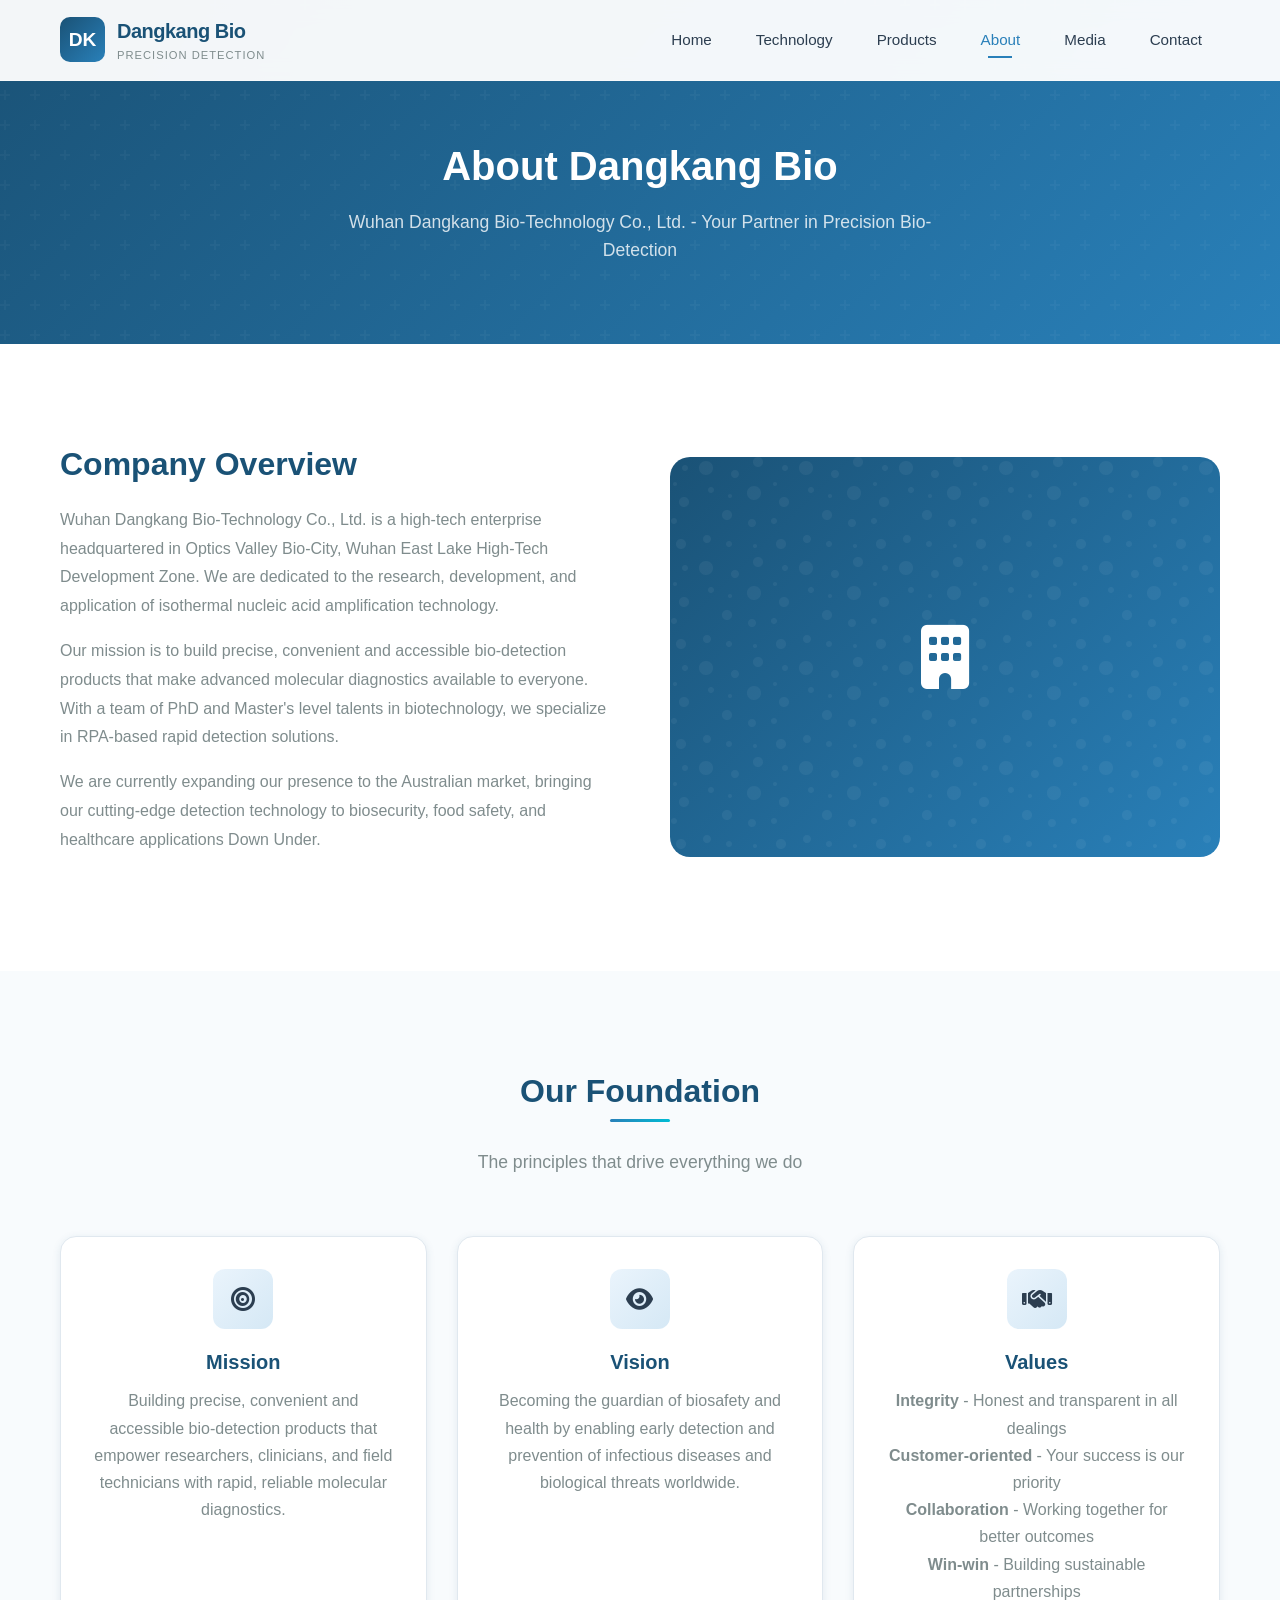
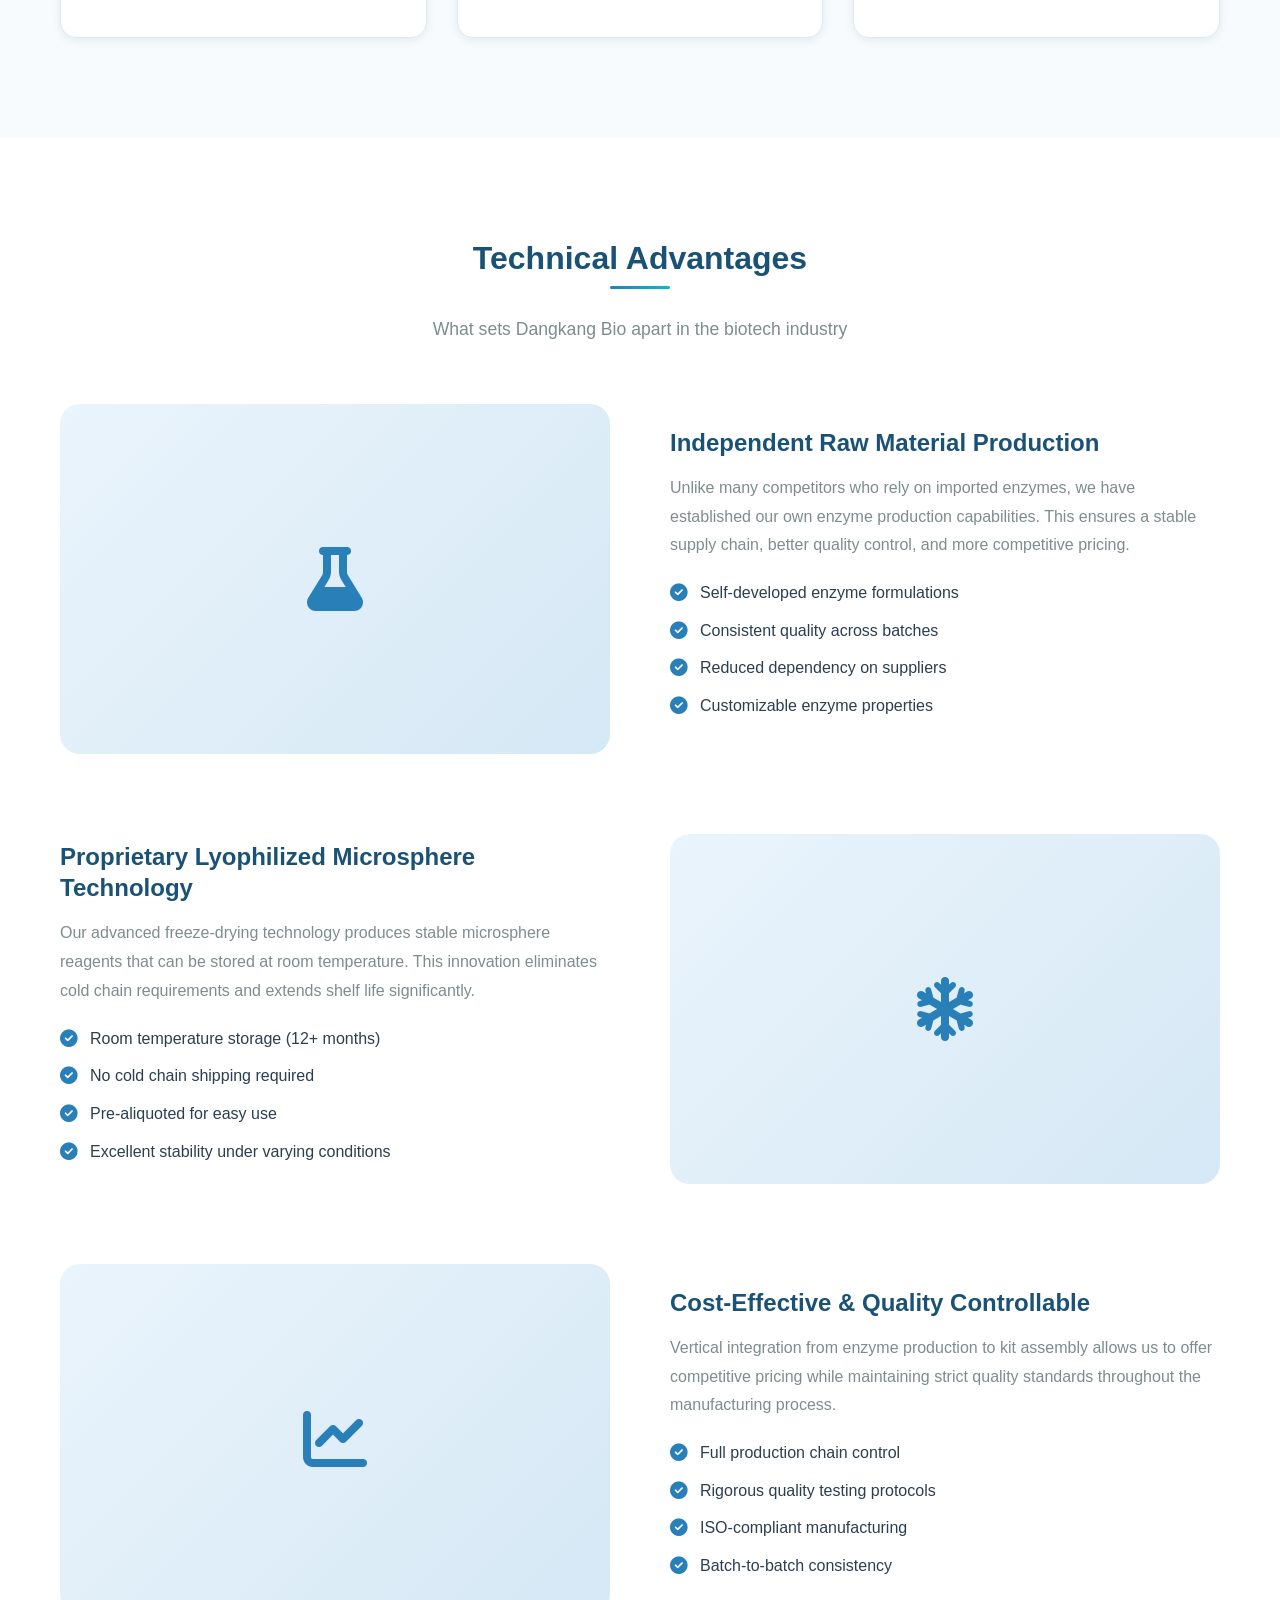
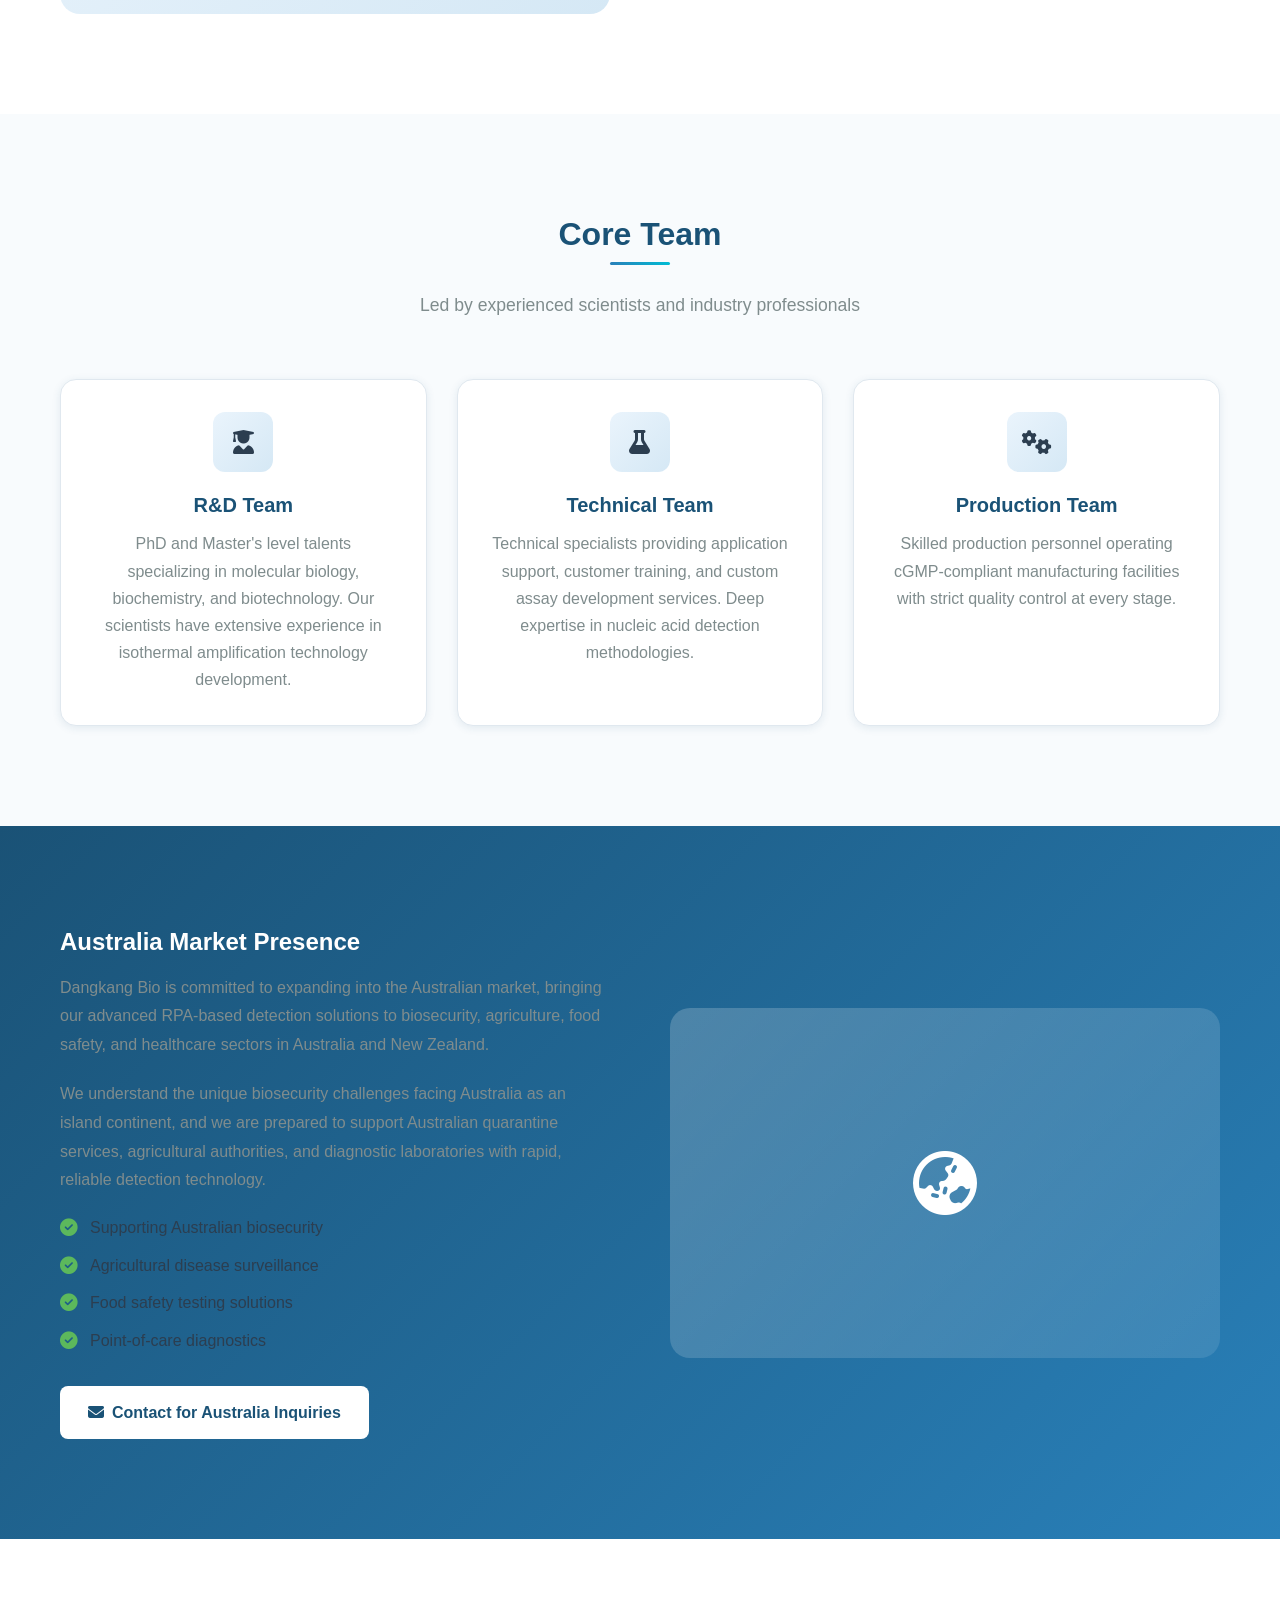
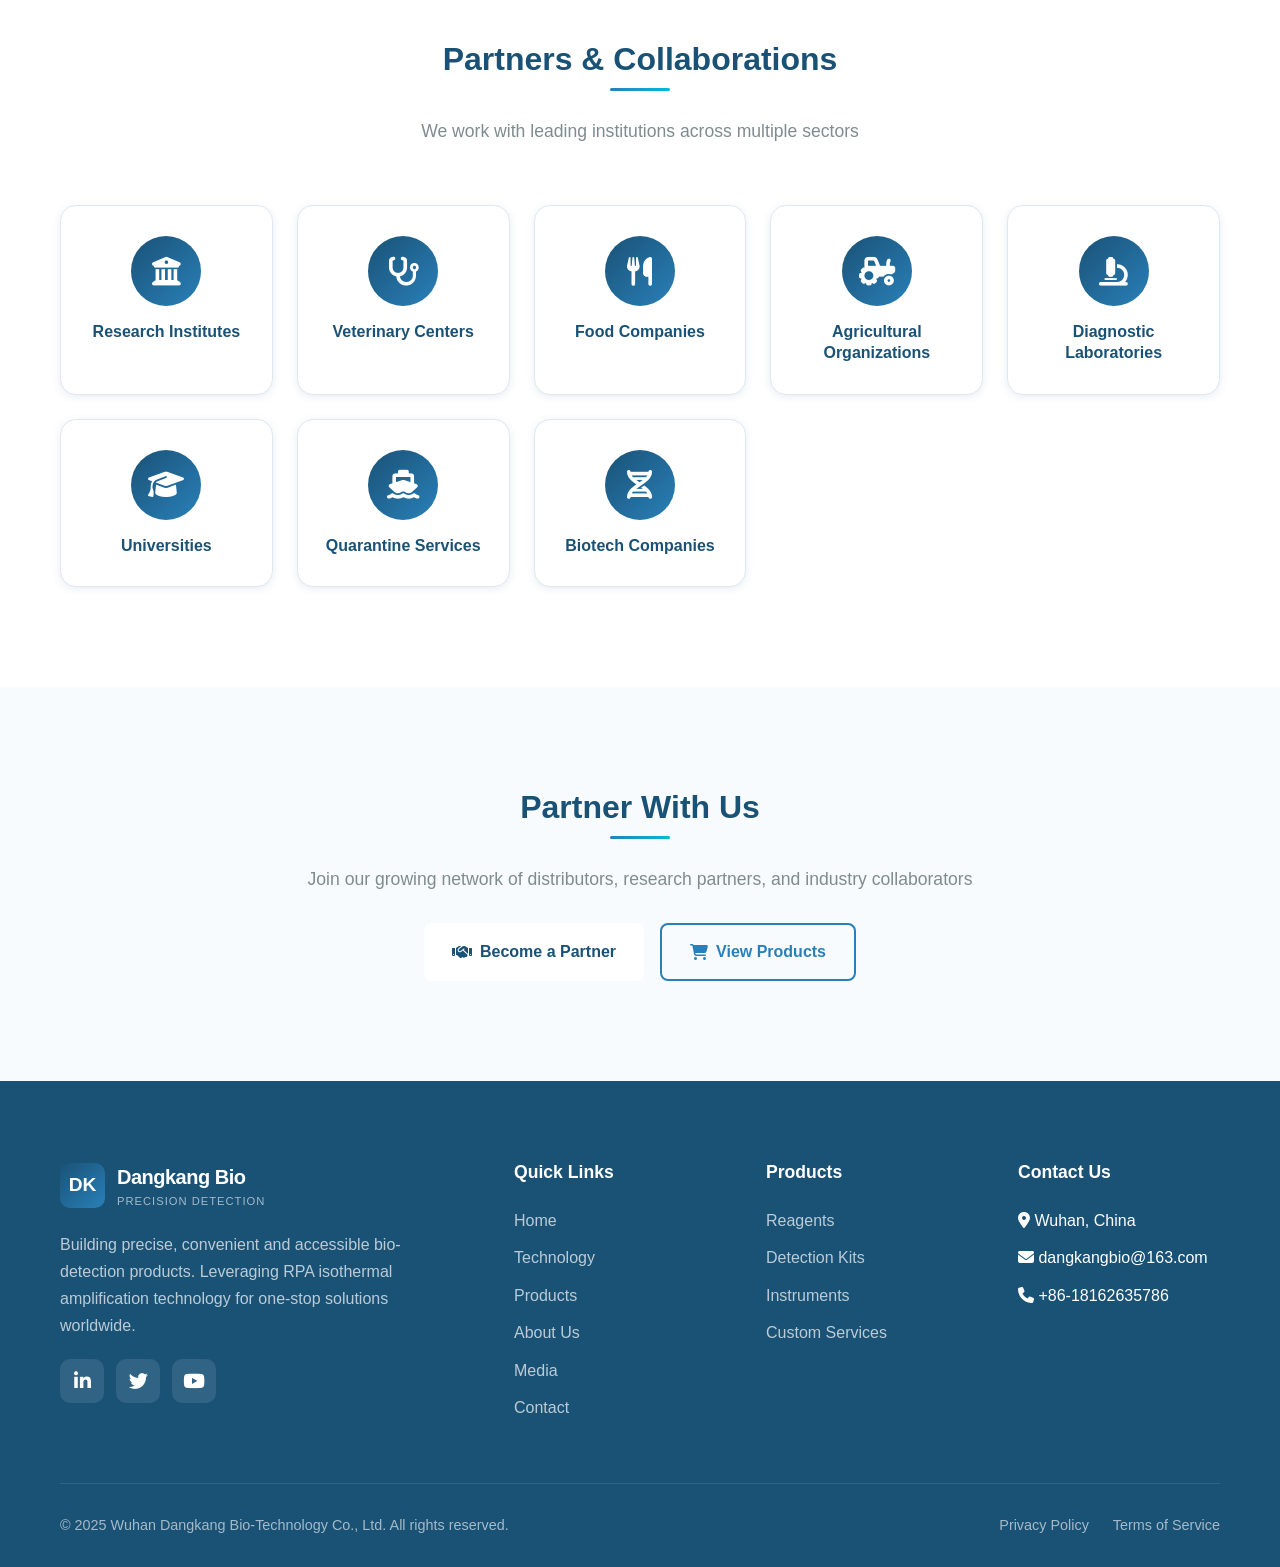
==== about.html @ 7fbe364b "feat: Launch comprehensive DangkangBio Australia project - Multi-page English website (Home, Technol" ====
<!DOCTYPE html>
<html lang="en">
<head>
  <meta charset="UTF-8">
  <meta name="viewport" content="width=device-width, initial-scale=1.0">
  <meta name="description" content="Learn about Wuhan Dangkang Bio-Technology Co., Ltd. - A high-tech enterprise specializing in RPA isothermal nucleic acid amplification technology.">
  <meta name="keywords" content="Dangkang Bio, Wuhan biotech, RPA technology, isothermal amplification, biosafety, biotech company, China">
  <title>About Us - Dangkang Bio | Precision Bio-Detection</title>
  <link rel="stylesheet" href="css/style.css">
  <link rel="stylesheet" href="https://cdnjs.cloudflare.com/ajax/libs/font-awesome/6.4.0/css/all.min.css">
</head>
<body>
  <!-- Navigation -->
  <nav class="navbar">
    <div class="container">
      <div class="navbar-inner">
        <a href="index.html" class="logo">
          <div class="logo-icon">DK</div>
          <div class="logo-text">
            <span class="logo-name">Dangkang Bio</span>
            <span class="logo-tagline">Precision Detection</span>
          </div>
        </a>
        
        <ul class="nav-links">
          <li><a href="index.html">Home</a></li>
          <li><a href="technology.html">Technology</a></li>
          <li><a href="products.html">Products</a></li>
          <li><a href="about.html" class="active">About</a></li>
          <li><a href="media.html">Media</a></li>
          <li><a href="contact.html">Contact</a></li>
        </ul>
        
        <button class="menu-toggle" aria-label="Toggle menu">
          <span></span>
          <span></span>
          <span></span>
        </button>
      </div>
    </div>
  </nav>

  <!-- Page Header -->
  <header class="page-header">
    <div class="container">
      <h1>About Dangkang Bio</h1>
      <p>Wuhan Dangkang Bio-Technology Co., Ltd. - Your Partner in Precision Bio-Detection</p>
    </div>
  </header>

  <!-- Company Overview -->
  <section class="section section-alt">
    <div class="container">
      <div class="about-grid">
        <div class="about-content fade-in">
          <h2>Company Overview</h2>
          <p>Wuhan Dangkang Bio-Technology Co., Ltd. is a high-tech enterprise headquartered in Optics Valley Bio-City, Wuhan East Lake High-Tech Development Zone. We are dedicated to the research, development, and application of isothermal nucleic acid amplification technology.</p>
          <p>Our mission is to build precise, convenient and accessible bio-detection products that make advanced molecular diagnostics available to everyone. With a team of PhD and Master's level talents in biotechnology, we specialize in RPA-based rapid detection solutions.</p>
          <p>We are currently expanding our presence to the Australian market, bringing our cutting-edge detection technology to biosecurity, food safety, and healthcare applications Down Under.</p>
        </div>
        
        <div class="about-image fade-in fade-in-delay-2">
          <i class="fas fa-building"></i>
        </div>
      </div>
    </div>
  </section>

  <!-- Mission, Vision, Values -->
  <section class="section">
    <div class="container">
      <div class="section-header fade-in">
        <h2>Our Foundation</h2>
        <p>The principles that drive everything we do</p>
      </div>
      
      <div class="cards-grid">
        <div class="card fade-in fade-in-delay-1" style="text-align: center;">
          <div class="card-icon" style="margin: 0 auto 20px;">
            <i class="fas fa-bullseye"></i>
          </div>
          <h3>Mission</h3>
          <p>Building precise, convenient and accessible bio-detection products that empower researchers, clinicians, and field technicians with rapid, reliable molecular diagnostics.</p>
        </div>
        
        <div class="card fade-in fade-in-delay-2" style="text-align: center;">
          <div class="card-icon" style="margin: 0 auto 20px;">
            <i class="fas fa-eye"></i>
          </div>
          <h3>Vision</h3>
          <p>Becoming the guardian of biosafety and health by enabling early detection and prevention of infectious diseases and biological threats worldwide.</p>
        </div>
        
        <div class="card fade-in fade-in-delay-3" style="text-align: center;">
          <div class="card-icon" style="margin: 0 auto 20px;">
            <i class="fas fa-handshake"></i>
          </div>
          <h3>Values</h3>
          <p><strong>Integrity</strong> - Honest and transparent in all dealings<br>
          <strong>Customer-oriented</strong> - Your success is our priority<br>
          <strong>Collaboration</strong> - Working together for better outcomes<br>
          <strong>Win-win</strong> - Building sustainable partnerships</p>
        </div>
      </div>
    </div>
  </section>

  <!-- Technical Advantages -->
  <section class="section section-alt">
    <div class="container">
      <div class="section-header fade-in">
        <h2>Technical Advantages</h2>
        <p>What sets Dangkang Bio apart in the biotech industry</p>
      </div>
      
      <div class="tech-feature">
        <div class="tech-content fade-in">
          <h3>Independent Raw Material Production</h3>
          <p>Unlike many competitors who rely on imported enzymes, we have established our own enzyme production capabilities. This ensures a stable supply chain, better quality control, and more competitive pricing.</p>
          <ul class="tech-list">
            <li><i class="fas fa-check-circle"></i> Self-developed enzyme formulations</li>
            <li><i class="fas fa-check-circle"></i> Consistent quality across batches</li>
            <li><i class="fas fa-check-circle"></i> Reduced dependency on suppliers</li>
            <li><i class="fas fa-check-circle"></i> Customizable enzyme properties</li>
          </ul>
        </div>
        
        <div class="tech-visual fade-in fade-in-delay-2">
          <i class="fas fa-flask"></i>
        </div>
      </div>
      
      <div class="tech-feature">
        <div class="tech-content fade-in">
          <h3>Proprietary Lyophilized Microsphere Technology</h3>
          <p>Our advanced freeze-drying technology produces stable microsphere reagents that can be stored at room temperature. This innovation eliminates cold chain requirements and extends shelf life significantly.</p>
          <ul class="tech-list">
            <li><i class="fas fa-check-circle"></i> Room temperature storage (12+ months)</li>
            <li><i class="fas fa-check-circle"></i> No cold chain shipping required</li>
            <li><i class="fas fa-check-circle"></i> Pre-aliquoted for easy use</li>
            <li><i class="fas fa-check-circle"></i> Excellent stability under varying conditions</li>
          </ul>
        </div>
        
        <div class="tech-visual fade-in fade-in-delay-2">
          <i class="fas fa-snowflake"></i>
        </div>
      </div>
      
      <div class="tech-feature">
        <div class="tech-content fade-in">
          <h3>Cost-Effective & Quality Controllable</h3>
          <p>Vertical integration from enzyme production to kit assembly allows us to offer competitive pricing while maintaining strict quality standards throughout the manufacturing process.</p>
          <ul class="tech-list">
            <li><i class="fas fa-check-circle"></i> Full production chain control</li>
            <li><i class="fas fa-check-circle"></i> Rigorous quality testing protocols</li>
            <li><i class="fas fa-check-circle"></i> ISO-compliant manufacturing</li>
            <li><i class="fas fa-check-circle"></i> Batch-to-batch consistency</li>
          </ul>
        </div>
        
        <div class="tech-visual fade-in fade-in-delay-2">
          <i class="fas fa-chart-line"></i>
        </div>
      </div>
    </div>
  </section>

  <!-- Core Team -->
  <section class="section">
    <div class="container">
      <div class="section-header fade-in">
        <h2>Core Team</h2>
        <p>Led by experienced scientists and industry professionals</p>
      </div>
      
      <div class="cards-grid">
        <div class="card fade-in fade-in-delay-1" style="text-align: center;">
          <div class="card-icon" style="margin: 0 auto 20px;">
            <i class="fas fa-user-graduate"></i>
          </div>
          <h3>R&D Team</h3>
          <p>PhD and Master's level talents specializing in molecular biology, biochemistry, and biotechnology. Our scientists have extensive experience in isothermal amplification technology development.</p>
        </div>
        
        <div class="card fade-in fade-in-delay-2" style="text-align: center;">
          <div class="card-icon" style="margin: 0 auto 20px;">
            <i class="fas fa-flask"></i>
          </div>
          <h3>Technical Team</h3>
          <p>Technical specialists providing application support, customer training, and custom assay development services. Deep expertise in nucleic acid detection methodologies.</p>
        </div>
        
        <div class="card fade-in fade-in-delay-3" style="text-align: center;">
          <div class="card-icon" style="margin: 0 auto 20px;">
            <i class="fas fa-cogs"></i>
          </div>
          <h3>Production Team</h3>
          <p>Skilled production personnel operating cGMP-compliant manufacturing facilities with strict quality control at every stage.</p>
        </div>
      </div>
    </div>
  </section>

  <!-- Australia Presence -->
  <section class="section section-blue">
    <div class="container">
      <div class="tech-feature">
        <div class="tech-content fade-in">
          <h3>Australia Market Presence</h3>
          <p>Dangkang Bio is committed to expanding into the Australian market, bringing our advanced RPA-based detection solutions to biosecurity, agriculture, food safety, and healthcare sectors in Australia and New Zealand.</p>
          <p>We understand the unique biosecurity challenges facing Australia as an island continent, and we are prepared to support Australian quarantine services, agricultural authorities, and diagnostic laboratories with rapid, reliable detection technology.</p>
          
          <ul class="tech-list" style="color: white;">
            <li><i class="fas fa-check-circle" style="color: #5cb85c;"></i> Supporting Australian biosecurity</li>
            <li><i class="fas fa-check-circle" style="color: #5cb85c;"></i> Agricultural disease surveillance</li>
            <li><i class="fas fa-check-circle" style="color: #5cb85c;"></i> Food safety testing solutions</li>
            <li><i class="fas fa-check-circle" style="color: #5cb85c;"></i> Point-of-care diagnostics</li>
          </ul>
          
          <a href="contact.html" class="btn btn-primary" style="margin-top: 20px;">
            <i class="fas fa-envelope"></i> Contact for Australia Inquiries
          </a>
        </div>
        
        <div class="tech-visual fade-in fade-in-delay-2" style="background: linear-gradient(135deg, rgba(255,255,255,0.2), rgba(255,255,255,0.1));">
          <i class="fas fa-globe-asia" style="color: white;"></i>
        </div>
      </div>
    </div>
  </section>

  <!-- Partners & Collaborations -->
  <section class="section section-alt">
    <div class="container">
      <div class="section-header fade-in">
        <h2>Partners & Collaborations</h2>
        <p>We work with leading institutions across multiple sectors</p>
      </div>
      
      <div class="applications-grid">
        <div class="app-item fade-in fade-in-delay-1">
          <div class="app-icon">
            <i class="fas fa-university"></i>
          </div>
          <h4>Research Institutes</h4>
        </div>
        
        <div class="app-item fade-in fade-in-delay-2">
          <div class="app-icon">
            <i class="fas fa-stethoscope"></i>
          </div>
          <h4>Veterinary Centers</h4>
        </div>
        
        <div class="app-item fade-in fade-in-delay-3">
          <div class="app-icon">
            <i class="fas fa-utensils"></i>
          </div>
          <h4>Food Companies</h4>
        </div>
        
        <div class="app-item fade-in fade-in-delay-4">
          <div class="app-icon">
            <i class="fas fa-tractor"></i>
          </div>
          <h4>Agricultural Organizations</h4>
        </div>
        
        <div class="app-item fade-in fade-in-delay-1">
          <div class="app-icon">
            <i class="fas fa-microscope"></i>
          </div>
          <h4>Diagnostic Laboratories</h4>
        </div>
        
        <div class="app-item fade-in fade-in-delay-2">
          <div class="app-icon">
            <i class="fas fa-graduation-cap"></i>
          </div>
          <h4>Universities</h4>
        </div>
        
        <div class="app-item fade-in fade-in-delay-3">
          <div class="app-icon">
            <i class="fas fa-ship"></i>
          </div>
          <h4>Quarantine Services</h4>
        </div>
        
        <div class="app-item fade-in fade-in-delay-4">
          <div class="app-icon">
            <i class="fas fa-dna"></i>
          </div>
          <h4>Biotech Companies</h4>
        </div>
      </div>
    </div>
  </section>

  <!-- CTA Section -->
  <section class="section">
    <div class="container">
      <div class="section-header fade-in" style="margin-bottom: 0;">
        <h2>Partner With Us</h2>
        <p>Join our growing network of distributors, research partners, and industry collaborators</p>
        <div class="hero-buttons" style="margin-top: 30px;">
          <a href="contact.html" class="btn btn-primary">
            <i class="fas fa-handshake"></i> Become a Partner
          </a>
          <a href="products.html" class="btn btn-outline">
            <i class="fas fa-shopping-cart"></i> View Products
          </a>
        </div>
      </div>
    </div>
  </section>

  <!-- Footer -->
  <footer class="footer">
    <div class="container">
      <div class="footer-grid">
        <div class="footer-brand">
          <a href="index.html" class="logo">
            <div class="logo-icon">DK</div>
            <div class="logo-text">
              <span class="logo-name">Dangkang Bio</span>
              <span class="logo-tagline">Precision Detection</span>
            </div>
          </a>
          <p>Building precise, convenient and accessible bio-detection products. Leveraging RPA isothermal amplification technology for one-stop solutions worldwide.</p>
          <div class="social-links">
            <a href="#" class="social-link" title="LinkedIn"><i class="fab fa-linkedin-in"></i></a>
            <a href="#" class="social-link" title="Twitter"><i class="fab fa-twitter"></i></a>
            <a href="#" class="social-link" title="YouTube"><i class="fab fa-youtube"></i></a>
          </div>
        </div>
        
        <div>
          <h4>Quick Links</h4>
          <ul class="footer-links">
            <li><a href="index.html">Home</a></li>
            <li><a href="technology.html">Technology</a></li>
            <li><a href="products.html">Products</a></li>
            <li><a href="about.html">About Us</a></li>
            <li><a href="media.html">Media</a></li>
            <li><a href="contact.html">Contact</a></li>
          </ul>
        </div>
        
        <div>
          <h4>Products</h4>
          <ul class="footer-links">
            <li><a href="products.html#reagents">Reagents</a></li>
            <li><a href="products.html#detection-kits">Detection Kits</a></li>
            <li><a href="products.html#instruments">Instruments</a></li>
            <li><a href="products.html#custom">Custom Services</a></li>
          </ul>
        </div>
        
        <div>
          <h4>Contact Us</h4>
          <ul class="footer-links">
            <li><i class="fas fa-map-marker-alt"></i> Wuhan, China</li>
            <li><i class="fas fa-envelope"></i> dangkangbio@163.com</li>
            <li><i class="fas fa-phone"></i> +86-18162635786</li>
          </ul>
        </div>
      </div>
      
      <div class="footer-bottom">
        <p>&copy; 2025 Wuhan Dangkang Bio-Technology Co., Ltd. All rights reserved.</p>
        <div class="footer-bottom-links">
          <a href="#">Privacy Policy</a>
          <a href="#">Terms of Service</a>
        </div>
      </div>
    </div>
  </footer>

  <script src="js/main.js"></script>
</body>
</html>
---- css/style.css ----
/* ================================================
   Dangkang Bio - Professional Biotech Website Styles
   ================================================ */

/* CSS Variables */
:root {
  --primary-dark: #1a5276;
  --primary-light: #2980b9;
  --accent-blue: #3498db;
  --accent-cyan: #00BCD4;
  --text-dark: #2c3e50;
  --text-light: #7f8c8d;
  --text-white: #ffffff;
  --bg-light: #f8fbfd;
  --bg-blue-light: #eaf4fc;
  --bg-blue-alt: #d5e8f5;
  --border-color: #e0e8ef;
  --shadow-sm: 0 2px 8px rgba(26, 82, 118, 0.1);
  --shadow-md: 0 4px 16px rgba(26, 82, 118, 0.15);
  --shadow-lg: 0 8px 32px rgba(26, 82, 118, 0.2);
  --transition-fast: 0.2s ease;
  --transition-normal: 0.3s ease;
  --transition-slow: 0.5s ease;
}

/* Reset & Base */
* {
  margin: 0;
  padding: 0;
  box-sizing: border-box;
}

html {
  scroll-behavior: smooth;
  font-size: 16px;
}

body {
  font-family: 'Segoe UI', 'Helvetica Neue', Arial, sans-serif;
  color: var(--text-dark);
  line-height: 1.6;
  background-color: var(--bg-light);
  overflow-x: hidden;
}

/* Typography */
h1, h2, h3, h4, h5, h6 {
  font-weight: 600;
  line-height: 1.3;
  color: var(--primary-dark);
}

h1 { font-size: 2.5rem; }
h2 { font-size: 2rem; }
h3 { font-size: 1.5rem; }
h4 { font-size: 1.25rem; }

p {
  margin-bottom: 1rem;
  color: var(--text-dark);
}

a {
  color: var(--primary-light);
  text-decoration: none;
  transition: color var(--transition-fast);
}

a:hover {
  color: var(--primary-dark);
}

img {
  max-width: 100%;
  height: auto;
}

/* Container */
.container {
  width: 100%;
  max-width: 1200px;
  margin: 0 auto;
  padding: 0 20px;
}

/* ================================================
   Navigation Bar
   ================================================ */
.navbar {
  position: fixed;
  top: 0;
  left: 0;
  right: 0;
  z-index: 1000;
  background: rgba(255, 255, 255, 0.95);
  backdrop-filter: blur(10px);
  -webkit-backdrop-filter: blur(10px);
  border-bottom: 1px solid rgba(255, 255, 255, 0.3);
  transition: all var(--transition-normal);
}

.navbar.scrolled {
  box-shadow: var(--shadow-md);
  background: rgba(255, 255, 255, 0.98);
}

.navbar-inner {
  display: flex;
  justify-content: space-between;
  align-items: center;
  padding: 15px 0;
  transition: padding var(--transition-normal);
}

.navbar.scrolled .navbar-inner {
  padding: 10px 0;
}

.logo {
  display: flex;
  align-items: center;
  gap: 12px;
  text-decoration: none;
}

.logo-icon {
  width: 45px;
  height: 45px;
  background: linear-gradient(135deg, var(--primary-dark), var(--primary-light));
  border-radius: 10px;
  display: flex;
  align-items: center;
  justify-content: center;
  color: white;
  font-weight: 700;
  font-size: 1.2rem;
  transition: transform var(--transition-normal);
}

.logo:hover .logo-icon {
  transform: scale(1.05);
}

.logo-text {
  display: flex;
  flex-direction: column;
}

.logo-name {
  font-size: 1.25rem;
  font-weight: 700;
  color: var(--primary-dark);
  letter-spacing: -0.5px;
}

.logo-tagline {
  font-size: 0.7rem;
  color: var(--text-light);
  text-transform: uppercase;
  letter-spacing: 1px;
}

.nav-links {
  display: flex;
  list-style: none;
  gap: 8px;
}

.nav-links a {
  display: block;
  padding: 10px 18px;
  color: var(--text-dark);
  font-weight: 500;
  font-size: 0.95rem;
  border-radius: 8px;
  transition: all var(--transition-fast);
  position: relative;
}

.nav-links a::after {
  content: '';
  position: absolute;
  bottom: 4px;
  left: 50%;
  transform: translateX(-50%);
  width: 0;
  height: 2px;
  background: var(--primary-light);
  transition: width var(--transition-fast);
}

.nav-links a:hover {
  color: var(--primary-light);
  background: rgba(41, 128, 185, 0.08);
}

.nav-links a.active {
  color: var(--primary-light);
}

.nav-links a.active::after {
  width: 24px;
}

/* Mobile Menu Toggle */
.menu-toggle {
  display: none;
  flex-direction: column;
  gap: 5px;
  padding: 10px;
  cursor: pointer;
  background: none;
  border: none;
}

.menu-toggle span {
  width: 25px;
  height: 3px;
  background: var(--primary-dark);
  border-radius: 2px;
  transition: all var(--transition-fast);
}

.menu-toggle.active span:nth-child(1) {
  transform: rotate(45deg) translate(6px, 6px);
}

.menu-toggle.active span:nth-child(2) {
  opacity: 0;
}

.menu-toggle.active span:nth-child(3) {
  transform: rotate(-45deg) translate(6px, -6px);
}

/* ================================================
   Hero Section
   ================================================ */
.hero {
  position: relative;
  min-height: 100vh;
  display: flex;
  align-items: center;
  background: linear-gradient(135deg, var(--primary-dark) 0%, var(--primary-light) 50%, var(--accent-blue) 100%);
  overflow: hidden;
  padding-top: 80px;
}

.hero::before {
  content: '';
  position: absolute;
  top: 0;
  left: 0;
  right: 0;
  bottom: 0;
  background: url("data:image/svg+xml,%3Csvg width='60' height='60' viewBox='0 0 60 60' xmlns='http://www.w3.org/2000/svg'%3E%3Cg fill='none' fill-rule='evenodd'%3E%3Cg fill='%23ffffff' fill-opacity='0.05'%3E%3Cpath d='M36 34v-4h-2v4h-4v2h4v4h2v-4h4v-2h-4zm0-30V0h-2v4h-4v2h4v4h2V6h4V4h-4zM6 34v-4H4v4H0v2h4v4h2v-4h4v-2H6zM6 4V0H4v4H0v2h4v4h2V6h4V4H6z'/%3E%3C/g%3E%3C/g%3E%3C/svg%3E");
  opacity: 0.5;
}

.hero-content {
  position: relative;
  z-index: 1;
  text-align: center;
  color: white;
  max-width: 900px;
  margin: 0 auto;
  padding: 40px 20px;
}

.hero-badge {
  display: inline-block;
  padding: 8px 20px;
  background: rgba(255, 255, 255, 0.15);
  border: 1px solid rgba(255, 255, 255, 0.3);
  border-radius: 30px;
  font-size: 0.85rem;
  margin-bottom: 24px;
  backdrop-filter: blur(5px);
}

.hero h1 {
  font-size: 3rem;
  font-weight: 700;
  color: white;
  margin-bottom: 24px;
  line-height: 1.2;
}

.hero-subtitle {
  font-size: 1.25rem;
  color: rgba(255, 255, 255, 0.9);
  margin-bottom: 40px;
  line-height: 1.6;
}

.hero-buttons {
  display: flex;
  gap: 16px;
  justify-content: center;
  flex-wrap: wrap;
}

/* Buttons */
.btn {
  display: inline-flex;
  align-items: center;
  gap: 8px;
  padding: 14px 28px;
  font-size: 1rem;
  font-weight: 600;
  border-radius: 8px;
  cursor: pointer;
  transition: all var(--transition-normal);
  border: none;
  text-decoration: none;
}

.btn-primary {
  background: white;
  color: var(--primary-dark);
}

.btn-primary:hover {
  background: var(--bg-light);
  transform: translateY(-2px);
  box-shadow: var(--shadow-lg);
}

.btn-secondary {
  background: transparent;
  color: white;
  border: 2px solid rgba(255, 255, 255, 0.5);
}

.btn-secondary:hover {
  background: rgba(255, 255, 255, 0.1);
  border-color: white;
}

.btn-outline {
  background: transparent;
  color: var(--primary-light);
  border: 2px solid var(--primary-light);
}

.btn-outline:hover {
  background: var(--primary-light);
  color: white;
}

.btn-sm {
  padding: 10px 20px;
  font-size: 0.9rem;
}

/* ================================================
   Sections
   ================================================ */
.section {
  padding: 100px 0;
}

.section-alt {
  background: white;
}

.section-blue {
  background: linear-gradient(135deg, var(--primary-dark), var(--primary-light));
  color: white;
}

.section-blue h2,
.section-blue h3 {
  color: white;
}

.section-blue p {
  color: rgba(255, 255, 255, 0.9);
}

.section-header {
  text-align: center;
  max-width: 700px;
  margin: 0 auto 60px;
}

.section-header h2 {
  margin-bottom: 16px;
  position: relative;
  display: inline-block;
}

.section-header h2::after {
  content: '';
  position: absolute;
  bottom: -10px;
  left: 50%;
  transform: translateX(-50%);
  width: 60px;
  height: 3px;
  background: linear-gradient(90deg, var(--primary-light), var(--accent-cyan));
  border-radius: 2px;
}

.section-header p {
  color: var(--text-light);
  font-size: 1.1rem;
  margin-top: 20px;
}

.section-blue .section-header p {
  color: rgba(255, 255, 255, 0.8);
}

/* ================================================
   Key Stats
   ================================================ */
.stats-grid {
  display: grid;
  grid-template-columns: repeat(3, 1fr);
  gap: 30px;
}

.stat-card {
  background: white;
  padding: 40px 30px;
  border-radius: 16px;
  text-align: center;
  box-shadow: var(--shadow-sm);
  border: 1px solid var(--border-color);
  transition: all var(--transition-normal);
}

.stat-card:hover {
  transform: translateY(-5px);
  box-shadow: var(--shadow-md);
}

.stat-icon {
  width: 70px;
  height: 70px;
  background: linear-gradient(135deg, var(--primary-dark), var(--primary-light));
  border-radius: 16px;
  display: flex;
  align-items: center;
  justify-content: center;
  margin: 0 auto 20px;
  font-size: 1.8rem;
}

.stat-value {
  font-size: 2rem;
  font-weight: 700;
  color: var(--primary-dark);
  margin-bottom: 8px;
}

.stat-label {
  color: var(--text-light);
  font-size: 1rem;
}

/* ================================================
   Cards Grid
   ================================================ */
.cards-grid {
  display: grid;
  grid-template-columns: repeat(auto-fit, minmax(280px, 1fr));
  gap: 30px;
}

.card {
  background: white;
  border-radius: 16px;
  padding: 32px;
  box-shadow: var(--shadow-sm);
  border: 1px solid var(--border-color);
  transition: all var(--transition-normal);
}

.card:hover {
  transform: translateY(-8px);
  box-shadow: var(--shadow-lg);
  border-color: var(--primary-light);
}

.card-icon {
  width: 60px;
  height: 60px;
  background: linear-gradient(135deg, var(--bg-blue-light), var(--bg-blue-alt));
  border-radius: 12px;
  display: flex;
  align-items: center;
  justify-content: center;
  margin-bottom: 20px;
  font-size: 1.5rem;
}

.card h3 {
  margin-bottom: 12px;
  font-size: 1.25rem;
}

.card p {
  color: var(--text-light);
  margin-bottom: 0;
  line-height: 1.7;
}

/* Product Card */
.product-card {
  background: white;
  border-radius: 16px;
  overflow: hidden;
  box-shadow: var(--shadow-sm);
  border: 1px solid var(--border-color);
  transition: all var(--transition-normal);
}

.product-card:hover {
  transform: translateY(-8px);
  box-shadow: var(--shadow-lg);
}

.product-image {
  width: 100%;
  height: 200px;
  background: linear-gradient(135deg, var(--bg-blue-light), var(--bg-blue-alt));
  display: flex;
  align-items: center;
  justify-content: center;
  font-size: 3rem;
  color: var(--primary-light);
  position: relative;
  overflow: hidden;
}

.product-image img {
  width: 100%;
  height: 100%;
  object-fit: cover;
}

.product-badge {
  position: absolute;
  top: 15px;
  left: 15px;
  padding: 6px 12px;
  background: var(--primary-light);
  color: white;
  font-size: 0.75rem;
  font-weight: 600;
  border-radius: 6px;
  text-transform: uppercase;
}

.product-content {
  padding: 24px;
}

.product-content h3 {
  font-size: 1.1rem;
  margin-bottom: 8px;
}

.product-content p {
  color: var(--text-light);
  font-size: 0.95rem;
  margin-bottom: 16px;
}

.product-specs {
  display: flex;
  flex-wrap: wrap;
  gap: 8px;
  margin-bottom: 16px;
}

.spec-tag {
  padding: 4px 10px;
  background: var(--bg-blue-light);
  color: var(--primary-dark);
  font-size: 0.8rem;
  border-radius: 4px;
}

/* ================================================
   Application Icons
   ================================================ */
.applications-grid {
  display: grid;
  grid-template-columns: repeat(auto-fit, minmax(180px, 1fr));
  gap: 24px;
}

.app-item {
  background: white;
  border-radius: 16px;
  padding: 30px 20px;
  text-align: center;
  box-shadow: var(--shadow-sm);
  border: 1px solid var(--border-color);
  transition: all var(--transition-normal);
}

.app-item:hover {
  transform: translateY(-5px);
  box-shadow: var(--shadow-md);
  border-color: var(--primary-light);
}

.app-icon {
  width: 70px;
  height: 70px;
  background: linear-gradient(135deg, var(--primary-dark), var(--primary-light));
  border-radius: 50%;
  display: flex;
  align-items: center;
  justify-content: center;
  margin: 0 auto 16px;
  font-size: 1.8rem;
  color: white;
}

.app-item h4 {
  font-size: 1rem;
  color: var(--primary-dark);
  margin-bottom: 0;
}

/* ================================================
   Comparison Table
   ================================================ */
.table-wrapper {
  overflow-x: auto;
  border-radius: 16px;
  box-shadow: var(--shadow-md);
}

.comparison-table {
  width: 100%;
  background: white;
  border-collapse: collapse;
  font-size: 0.95rem;
}

.comparison-table th,
.comparison-table td {
  padding: 16px 20px;
  text-align: center;
  border-bottom: 1px solid var(--border-color);
}

.comparison-table th {
  background: var(--primary-dark);
  color: white;
  font-weight: 600;
  text-transform: uppercase;
  font-size: 0.85rem;
  letter-spacing: 0.5px;
}

.comparison-table th:first-child {
  text-align: left;
  border-radius: 16px 0 0 0;
}

.comparison-table th:last-child {
  border-radius: 0 16px 0 0;
}

.comparison-table td:first-child {
  text-align: left;
  font-weight: 600;
  color: var(--primary-dark);
}

.comparison-table tbody tr {
  transition: background var(--transition-fast);
}

.comparison-table tbody tr:hover {
  background: var(--bg-blue-light);
}

.comparison-table tbody tr:last-child td:first-child {
  border-radius: 0 0 0 16px;
}

.comparison-table tbody tr:last-child td:last-child {
  border-radius: 0 0 16px 0;
}

.excellent {
  color: #27ae60;
  font-weight: 600;
}

.good {
  color: var(--primary-light);
  font-weight: 600;
}

.poor {
  color: var(--text-light);
}

/* ================================================
   About Section
   ================================================ */
.about-grid {
  display: grid;
  grid-template-columns: 1fr 1fr;
  gap: 60px;
  align-items: center;
}

.about-content h2 {
  margin-bottom: 20px;
}

.about-content p {
  color: var(--text-light);
  line-height: 1.8;
}

.about-features {
  display: grid;
  grid-template-columns: 1fr 1fr;
  gap: 20px;
  margin-top: 30px;
}

.feature-item {
  display: flex;
  align-items: flex-start;
  gap: 12px;
}

.feature-item i {
  width: 24px;
  height: 24px;
  background: var(--primary-light);
  border-radius: 50%;
  display: flex;
  align-items: center;
  justify-content: center;
  color: white;
  font-size: 0.8rem;
  flex-shrink: 0;
  margin-top: 2px;
}

.feature-item span {
  color: var(--text-dark);
  font-weight: 500;
}

.about-image {
  background: linear-gradient(135deg, var(--primary-dark), var(--primary-light));
  border-radius: 20px;
  height: 400px;
  display: flex;
  align-items: center;
  justify-content: center;
  font-size: 4rem;
  color: white;
  position: relative;
  overflow: hidden;
}

.about-image::before {
  content: '';
  position: absolute;
  top: -50%;
  left: -50%;
  width: 200%;
  height: 200%;
  background: url("data:image/svg+xml,%3Csvg width='100' height='100' viewBox='0 0 100 100' xmlns='http://www.w3.org/2000/svg'%3E%3Cpath d='M11 18c3.866 0 7-3.134 7-7s-3.134-7-7-7-7 3.134-7 7 3.134 7 7 7zm48 25c3.866 0 7-3.134 7-7s-3.134-7-7-7-7 3.134-7 7 3.134 7 7 7zm-43-7c1.657 0 3-1.343 3-3s-1.343-3-3-3-3 1.343-3 3 1.343 3 3 3zm63 31c1.657 0 3-1.343 3-3s-1.343-3-3-3-3 1.343-3 3 1.343 3 3 3zM34 90c1.657 0 3-1.343 3-3s-1.343-3-3-3-3 1.343-3 3 1.343 3 3 3zm56-76c1.657 0 3-1.343 3-3s-1.343-3-3-3-3 1.343-3 3 1.343 3 3 3zM12 86c2.21 0 4-1.79 4-4s-1.79-4-4-4-4 1.79-4 4 1.79 4 4 4zm28-65c2.21 0 4-1.79 4-4s-1.79-4-4-4-4 1.79-4 4 1.79 4 4 4zm23-11c2.76 0 5-2.24 5-5s-2.24-5-5-5-5 2.24-5 5 2.24 5 5 5zm-6 60c2.21 0 4-1.79 4-4s-1.79-4-4-4-4 1.79-4 4 1.79 4 4 4zm29 22c2.76 0 5-2.24 5-5s-2.24-5-5-5-5 2.24-5 5 2.24 5 5 5zM32 63c2.76 0 5-2.24 5-5s-2.24-5-5-5-5 2.24-5 5 2.24 5 5 5zm57-13c2.76 0 5-2.24 5-5s-2.24-5-5-5-5 2.24-5 5 2.24 5 5 5zm-9-21c1.105 0 2-.895 2-2s-.895-2-2-2-2 .895-2 2 .895 2 2 2zM60 91c1.105 0 2-.895 2-2s-.895-2-2-2-2 .895-2 2 .895 2 2 2zM35 41c1.105 0 2-.895 2-2s-.895-2-2-2-2 .895-2 2 .895 2 2 2z' fill='%23ffffff' fill-opacity='0.05' fill-rule='evenodd'/%3E%3C/svg%3E");
}

.about-values {
  margin-top: 40px;
}

.value-grid {
  display: grid;
  grid-template-columns: repeat(4, 1fr);
  gap: 20px;
}

.value-item {
  background: var(--bg-blue-light);
  padding: 20px;
  border-radius: 12px;
  text-align: center;
}

.value-item h4 {
  color: var(--primary-dark);
  margin-bottom: 8px;
  font-size: 1rem;
}

.value-item p {
  color: var(--text-light);
  font-size: 0.9rem;
  margin-bottom: 0;
}

/* ================================================
   Contact Form
   ================================================ */
.contact-grid {
  display: grid;
  grid-template-columns: 1fr 1fr;
  gap: 60px;
}

.contact-info h3 {
  margin-bottom: 24px;
}

.contact-item {
  display: flex;
  align-items: flex-start;
  gap: 16px;
  margin-bottom: 24px;
}

.contact-icon {
  width: 50px;
  height: 50px;
  background: linear-gradient(135deg, var(--primary-dark), var(--primary-light));
  border-radius: 12px;
  display: flex;
  align-items: center;
  justify-content: center;
  color: white;
  font-size: 1.2rem;
  flex-shrink: 0;
}

.contact-item h4 {
  font-size: 1rem;
  margin-bottom: 4px;
}

.contact-item p {
  color: var(--text-light);
  margin-bottom: 0;
}

.contact-form {
  background: white;
  padding: 40px;
  border-radius: 20px;
  box-shadow: var(--shadow-md);
}

.form-group {
  margin-bottom: 20px;
}

.form-group label {
  display: block;
  margin-bottom: 8px;
  font-weight: 600;
  color: var(--primary-dark);
}

.form-group input,
.form-group textarea,
.form-group select {
  width: 100%;
  padding: 14px 18px;
  border: 2px solid var(--border-color);
  border-radius: 10px;
  font-size: 1rem;
  font-family: inherit;
  transition: border-color var(--transition-fast);
}

.form-group input:focus,
.form-group textarea:focus,
.form-group select:focus {
  outline: none;
  border-color: var(--primary-light);
}

.form-group textarea {
  min-height: 120px;
  resize: vertical;
}

.form-row {
  display: grid;
  grid-template-columns: 1fr 1fr;
  gap: 20px;
}

/* ================================================
   Video Section
   ================================================ */
.video-grid {
  display: grid;
  grid-template-columns: repeat(auto-fit, minmax(350px, 1fr));
  gap: 30px;
}

.video-card {
  background: white;
  border-radius: 16px;
  overflow: hidden;
  box-shadow: var(--shadow-sm);
  border: 1px solid var(--border-color);
}

.video-placeholder {
  width: 100%;
  height: 220px;
  background: linear-gradient(135deg, var(--bg-blue-light), var(--bg-blue-alt));
  display: flex;
  align-items: center;
  justify-content: center;
  flex-direction: column;
  gap: 12px;
  color: var(--primary-light);
}

.video-placeholder i {
  font-size: 3rem;
}

.video-placeholder span {
  font-size: 0.9rem;
  color: var(--text-light);
}

.video-content {
  padding: 24px;
}

.video-content h3 {
  font-size: 1.1rem;
  margin-bottom: 8px;
}

.video-content p {
  color: var(--text-light);
  font-size: 0.95rem;
  margin-bottom: 0;
}

/* ================================================
   Footer
   ================================================ */
.footer {
  background: var(--primary-dark);
  color: white;
  padding: 80px 0 30px;
}

.footer-grid {
  display: grid;
  grid-template-columns: 2fr 1fr 1fr 1fr;
  gap: 50px;
  margin-bottom: 50px;
}

.footer-brand .logo {
  margin-bottom: 20px;
}

.footer-brand .logo-name {
  color: white;
}

.footer-brand .logo-tagline {
  color: rgba(255, 255, 255, 0.6);
}

.footer-brand p {
  color: rgba(255, 255, 255, 0.7);
  line-height: 1.7;
}

.footer h4 {
  color: white;
  font-size: 1.1rem;
  margin-bottom: 24px;
}

.footer-links {
  list-style: none;
}

.footer-links li {
  margin-bottom: 12px;
}

.footer-links a {
  color: rgba(255, 255, 255, 0.7);
  transition: color var(--transition-fast);
}

.footer-links a:hover {
  color: white;
}

.social-links {
  display: flex;
  gap: 12px;
  margin-top: 20px;
}

.social-link {
  width: 44px;
  height: 44px;
  background: rgba(255, 255, 255, 0.1);
  border-radius: 10px;
  display: flex;
  align-items: center;
  justify-content: center;
  color: white;
  font-size: 1.2rem;
  transition: all var(--transition-fast);
}

.social-link:hover {
  background: var(--primary-light);
  transform: translateY(-3px);
}

.footer-bottom {
  border-top: 1px solid rgba(255, 255, 255, 0.1);
  padding-top: 30px;
  display: flex;
  justify-content: space-between;
  align-items: center;
  flex-wrap: wrap;
  gap: 16px;
}

.footer-bottom p {
  color: rgba(255, 255, 255, 0.6);
  margin-bottom: 0;
  font-size: 0.9rem;
}

.footer-bottom-links {
  display: flex;
  gap: 24px;
}

.footer-bottom-links a {
  color: rgba(255, 255, 255, 0.6);
  font-size: 0.9rem;
}

.footer-bottom-links a:hover {
  color: white;
}

/* ================================================
   Page Header
   ================================================ */
.page-header {
  background: linear-gradient(135deg, var(--primary-dark), var(--primary-light));
  padding: 140px 0 80px;
  text-align: center;
  color: white;
  position: relative;
  overflow: hidden;
}

.page-header::before {
  content: '';
  position: absolute;
  top: 0;
  left: 0;
  right: 0;
  bottom: 0;
  background: url("data:image/svg+xml,%3Csvg width='60' height='60' viewBox='0 0 60 60' xmlns='http://www.w3.org/2000/svg'%3E%3Cg fill='none' fill-rule='evenodd'%3E%3Cg fill='%23ffffff' fill-opacity='0.03'%3E%3Cpath d='M36 34v-4h-2v4h-4v2h4v4h2v-4h4v-2h-4zm0-30V0h-2v4h-4v2h4v4h2V6h4V4h-4zM6 34v-4H4v4H0v2h4v4h2v-4h4v-2H6zM6 4V0H4v4H0v2h4v4h2V6h4V4H6z'/%3E%3C/g%3E%3C/g%3E%3C/svg%3E");
}

.page-header h1 {
  color: white;
  font-size: 2.5rem;
  margin-bottom: 16px;
  position: relative;
}

.page-header p {
  color: rgba(255, 255, 255, 0.8);
  font-size: 1.1rem;
  max-width: 600px;
  margin: 0 auto;
  position: relative;
}

/* ================================================
   Product Categories
   ================================================ */
.product-category {
  margin-bottom: 80px;
}

.product-category:last-child {
  margin-bottom: 0;
}

.category-header {
  display: flex;
  align-items: center;
  gap: 20px;
  margin-bottom: 40px;
  padding-bottom: 20px;
  border-bottom: 2px solid var(--border-color);
}

.category-icon {
  width: 60px;
  height: 60px;
  background: linear-gradient(135deg, var(--primary-dark), var(--primary-light));
  border-radius: 14px;
  display: flex;
  align-items: center;
  justify-content: center;
  font-size: 1.5rem;
  color: white;
}

.category-header h2 {
  font-size: 1.5rem;
}

.category-header p {
  color: var(--text-light);
  margin-bottom: 0;
  font-size: 0.95rem;
}

.products-grid {
  display: grid;
  grid-template-columns: repeat(auto-fill, minmax(320px, 1fr));
  gap: 30px;
}

/* ================================================
   Tech Features
   ================================================ */
.tech-feature {
  display: grid;
  grid-template-columns: 1fr 1fr;
  gap: 60px;
  align-items: center;
  margin-bottom: 80px;
}

.tech-feature:nth-child(even) {
  direction: rtl;
}

.tech-feature:nth-child(even) > * {
  direction: ltr;
}

.tech-feature:last-child {
  margin-bottom: 0;
}

.tech-content h3 {
  margin-bottom: 16px;
}

.tech-content p {
  color: var(--text-light);
  line-height: 1.8;
  margin-bottom: 20px;
}

.tech-list {
  list-style: none;
}

.tech-list li {
  display: flex;
  align-items: center;
  gap: 12px;
  margin-bottom: 12px;
  color: var(--text-dark);
}

.tech-list li i {
  color: var(--primary-light);
  font-size: 1.1rem;
}

.tech-visual {
  background: linear-gradient(135deg, var(--bg-blue-light), var(--bg-blue-alt));
  border-radius: 20px;
  height: 350px;
  display: flex;
  align-items: center;
  justify-content: center;
  font-size: 4rem;
  color: var(--primary-light);
}

/* ================================================
   Scroll Animation
   ================================================ */
.fade-in {
  opacity: 0;
  transform: translateY(30px);
  transition: opacity 0.6s ease, transform 0.6s ease;
}

.fade-in.visible {
  opacity: 1;
  transform: translateY(0);
}

.fade-in-delay-1 { transition-delay: 0.1s; }
.fade-in-delay-2 { transition-delay: 0.2s; }
.fade-in-delay-3 { transition-delay: 0.3s; }
.fade-in-delay-4 { transition-delay: 0.4s; }

/* ================================================
   Responsive Design
   ================================================ */
@media (max-width: 1024px) {
  .about-grid {
    grid-template-columns: 1fr;
    gap: 40px;
  }
  
  .about-image {
    height: 300px;
  }
  
  .value-grid {
    grid-template-columns: repeat(2, 1fr);
  }
  
  .contact-grid {
    grid-template-columns: 1fr;
    gap: 40px;
  }
  
  .footer-grid {
    grid-template-columns: 1fr 1fr;
    gap: 40px;
  }
  
  .tech-feature {
    grid-template-columns: 1fr;
    gap: 30px;
  }
  
  .tech-feature:nth-child(even) {
    direction: ltr;
  }
}

@media (max-width: 768px) {
  h1 { font-size: 2rem; }
  h2 { font-size: 1.75rem; }
  h3 { font-size: 1.25rem; }
  
  .section {
    padding: 60px 0;
  }
  
  .hero h1 {
    font-size: 2rem;
  }
  
  .hero-subtitle {
    font-size: 1rem;
  }
  
  .hero-buttons {
    flex-direction: column;
    align-items: center;
  }
  
  .stats-grid {
    grid-template-columns: 1fr;
    gap: 20px;
  }
  
  .cards-grid {
    grid-template-columns: 1fr;
  }
  
  .applications-grid {
    grid-template-columns: repeat(2, 1fr);
    gap: 16px;
  }
  
  .nav-links {
    position: fixed;
    top: 70px;
    left: 0;
    right: 0;
    background: white;
    flex-direction: column;
    padding: 20px;
    gap: 0;
    box-shadow: var(--shadow-lg);
    transform: translateY(-100%);
    opacity: 0;
    visibility: hidden;
    transition: all var(--transition-normal);
  }
  
  .nav-links.active {
    transform: translateY(0);
    opacity: 1;
    visibility: visible;
  }
  
  .nav-links a {
    padding: 15px 20px;
    border-bottom: 1px solid var(--border-color);
  }
  
  .nav-links a:last-child {
    border-bottom: none;
  }
  
  .menu-toggle {
    display: flex;
  }
  
  .page-header {
    padding: 120px 0 60px;
  }
  
  .page-header h1 {
    font-size: 2rem;
  }
  
  .form-row {
    grid-template-columns: 1fr;
  }
  
  .contact-form {
    padding: 24px;
  }
  
  .value-grid {
    grid-template-columns: 1fr;
  }
  
  .footer-grid {
    grid-template-columns: 1fr;
    gap: 30px;
  }
  
  .footer-bottom {
    flex-direction: column;
    text-align: center;
  }
  
  .products-grid {
    grid-template-columns: 1fr;
  }
  
  .video-grid {
    grid-template-columns: 1fr;
  }
  
  .about-features {
    grid-template-columns: 1fr;
  }
}

@media (max-width: 480px) {
  html {
    font-size: 14px;
  }
  
  .container {
    padding: 0 15px;
  }
  
  .hero {
    padding-top: 70px;
  }
  
  .logo-tagline {
    display: none;
  }
  
  .applications-grid {
    grid-template-columns: 1fr;
  }
  
  .product-specs {
    flex-direction: column;
  }
}
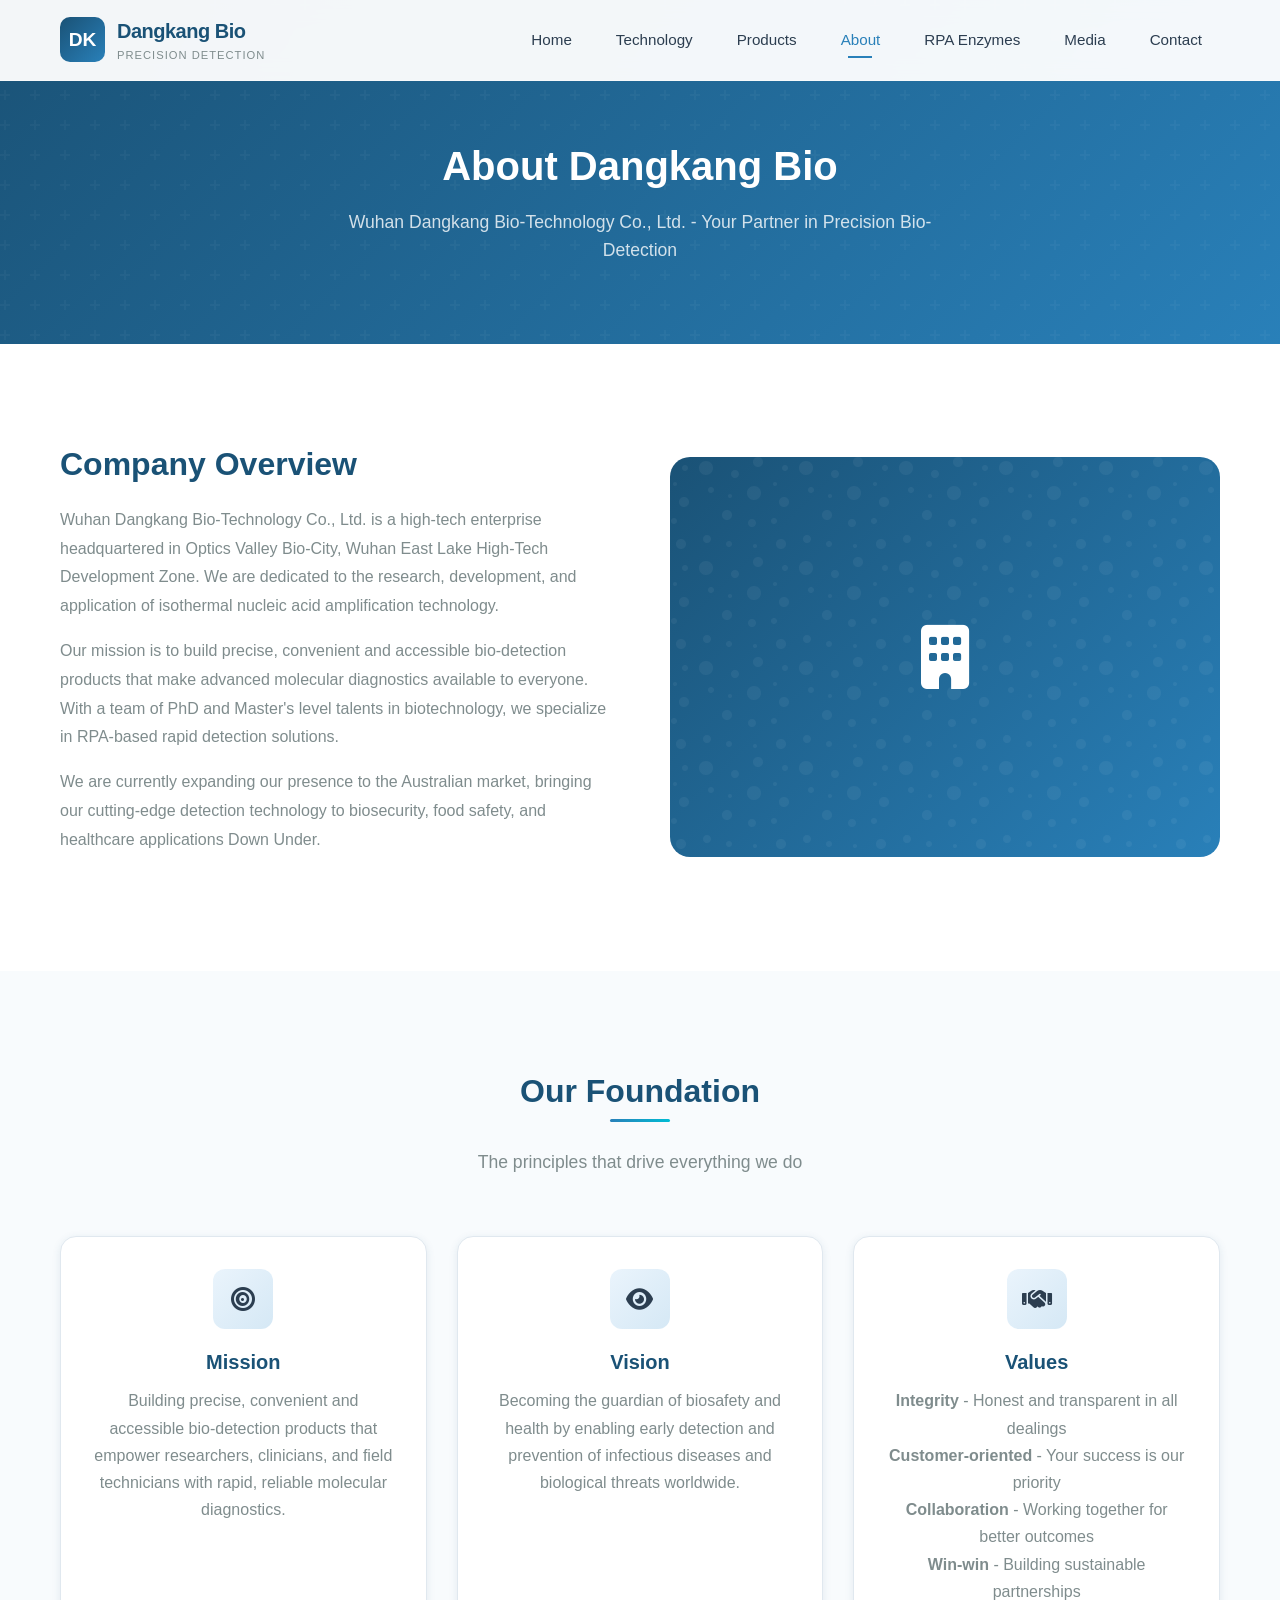
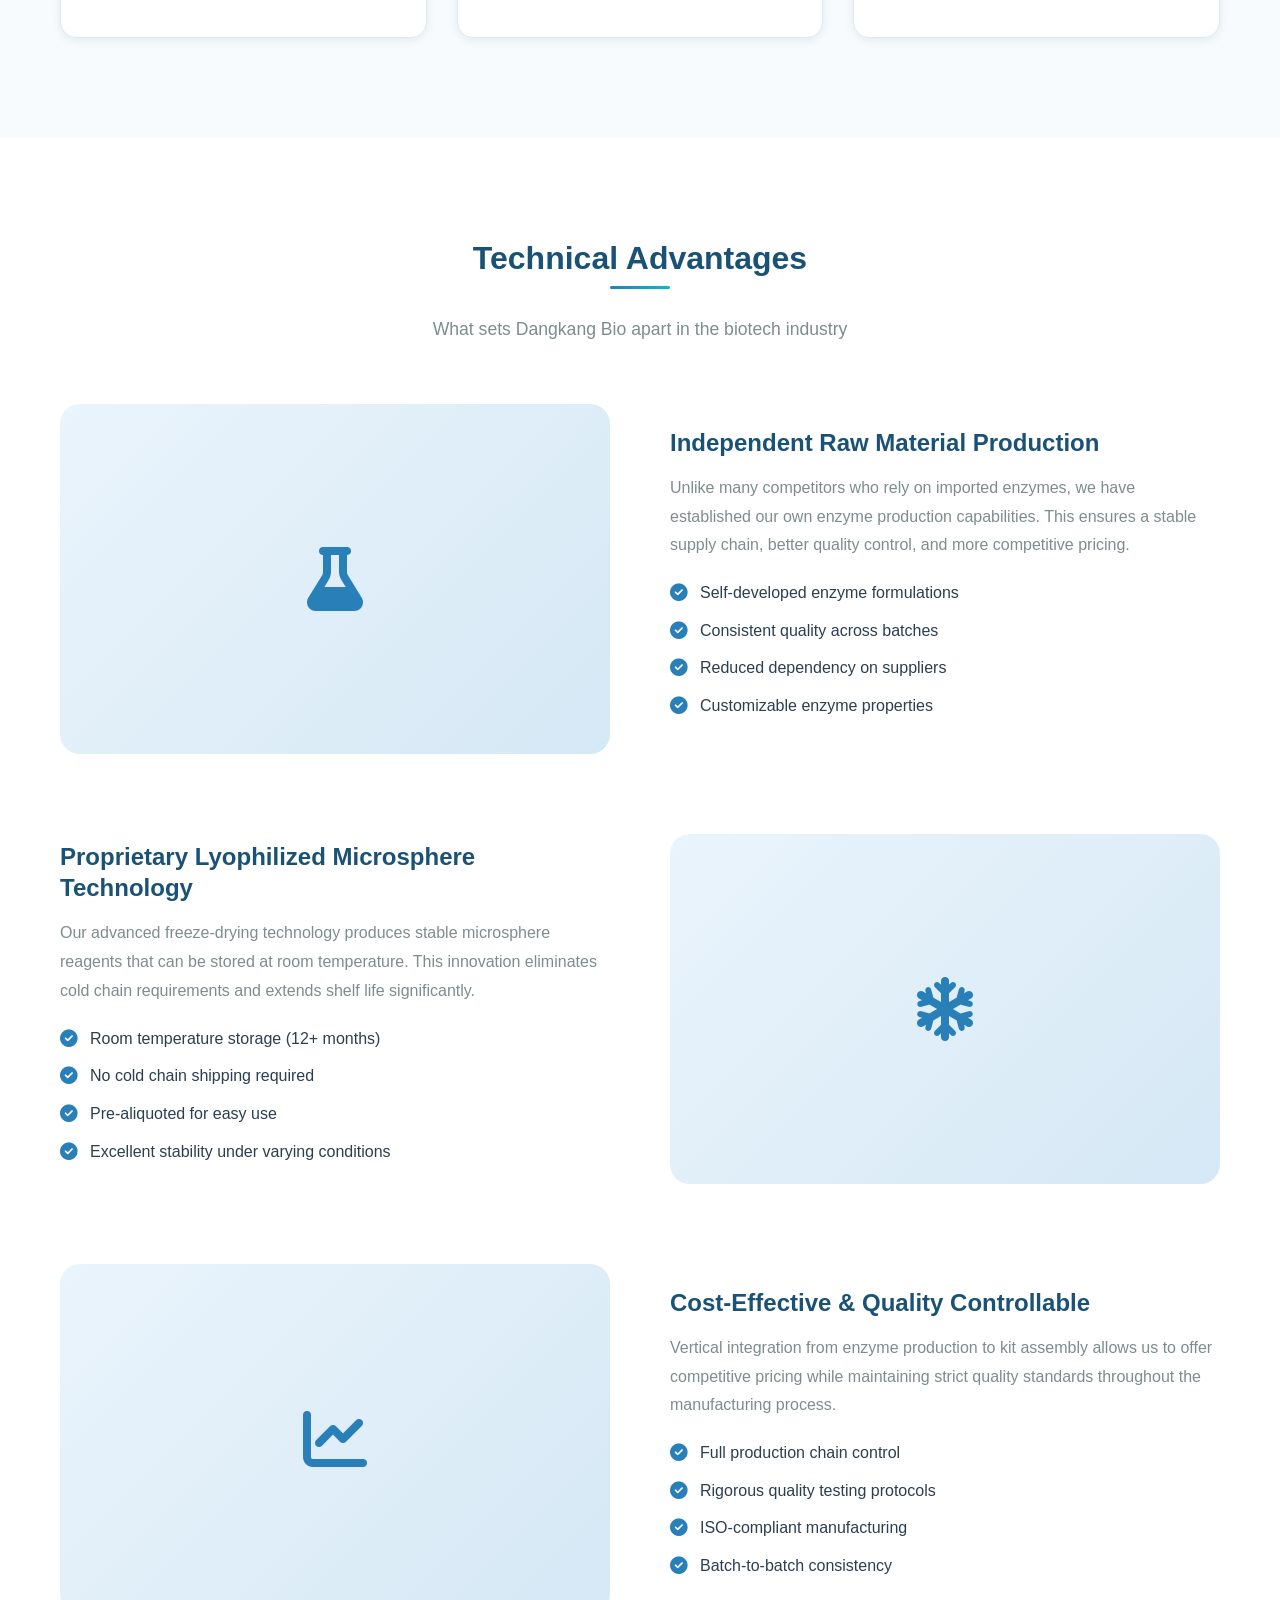
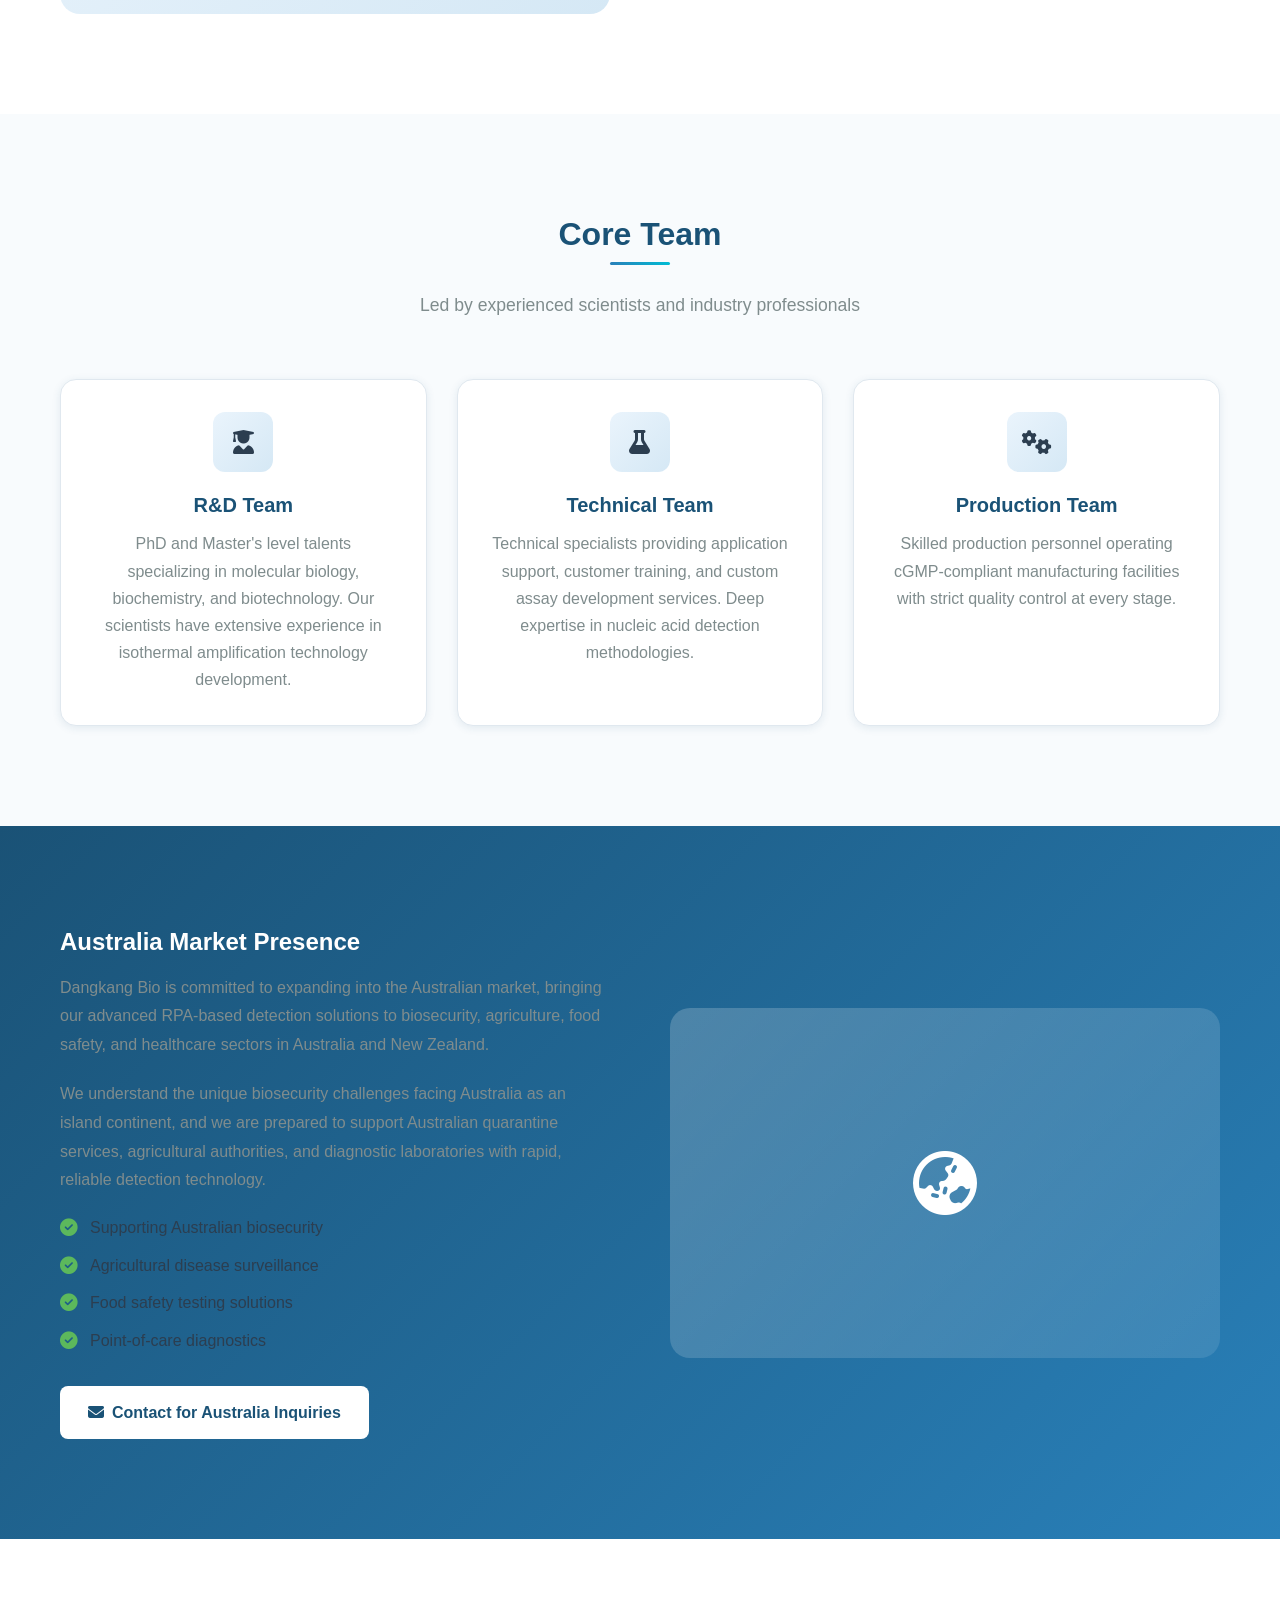
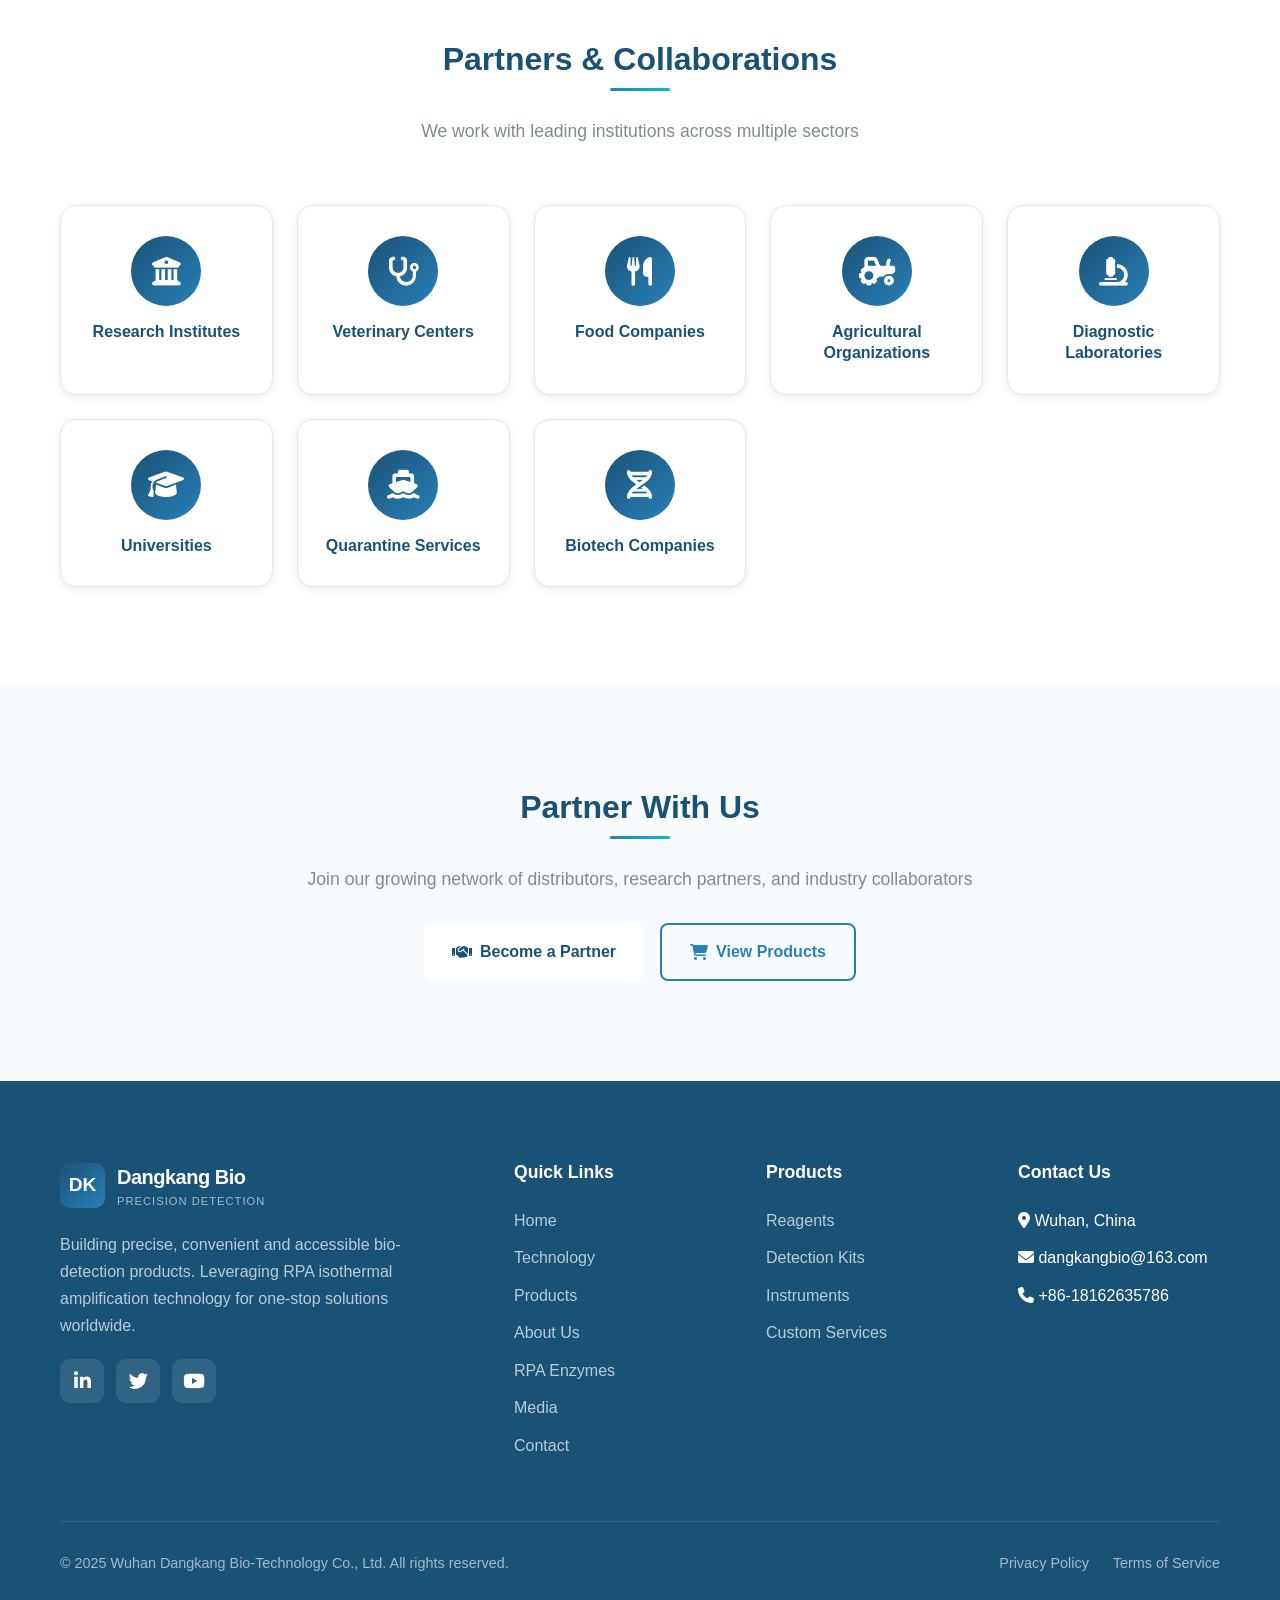
==== commit 46e8f507: "feat: Add RPA Enzymes page with PubMed literature reviews - New rpa-enzymes.html: Core enzyme compon" ====
--- a/about.html
+++ b/about.html
@@ -27,6 +27,7 @@
           <li><a href="technology.html">Technology</a></li>
           <li><a href="products.html">Products</a></li>
           <li><a href="about.html" class="active">About</a></li>
+          <li><a href="rpa-enzymes.html">RPA Enzymes</a></li>
           <li><a href="media.html">Media</a></li>
           <li><a href="contact.html">Contact</a></li>
         </ul>
@@ -343,6 +344,7 @@
             <li><a href="technology.html">Technology</a></li>
             <li><a href="products.html">Products</a></li>
             <li><a href="about.html">About Us</a></li>
+            <li><a href="rpa-enzymes.html">RPA Enzymes</a></li>
             <li><a href="media.html">Media</a></li>
             <li><a href="contact.html">Contact</a></li>
           </ul>
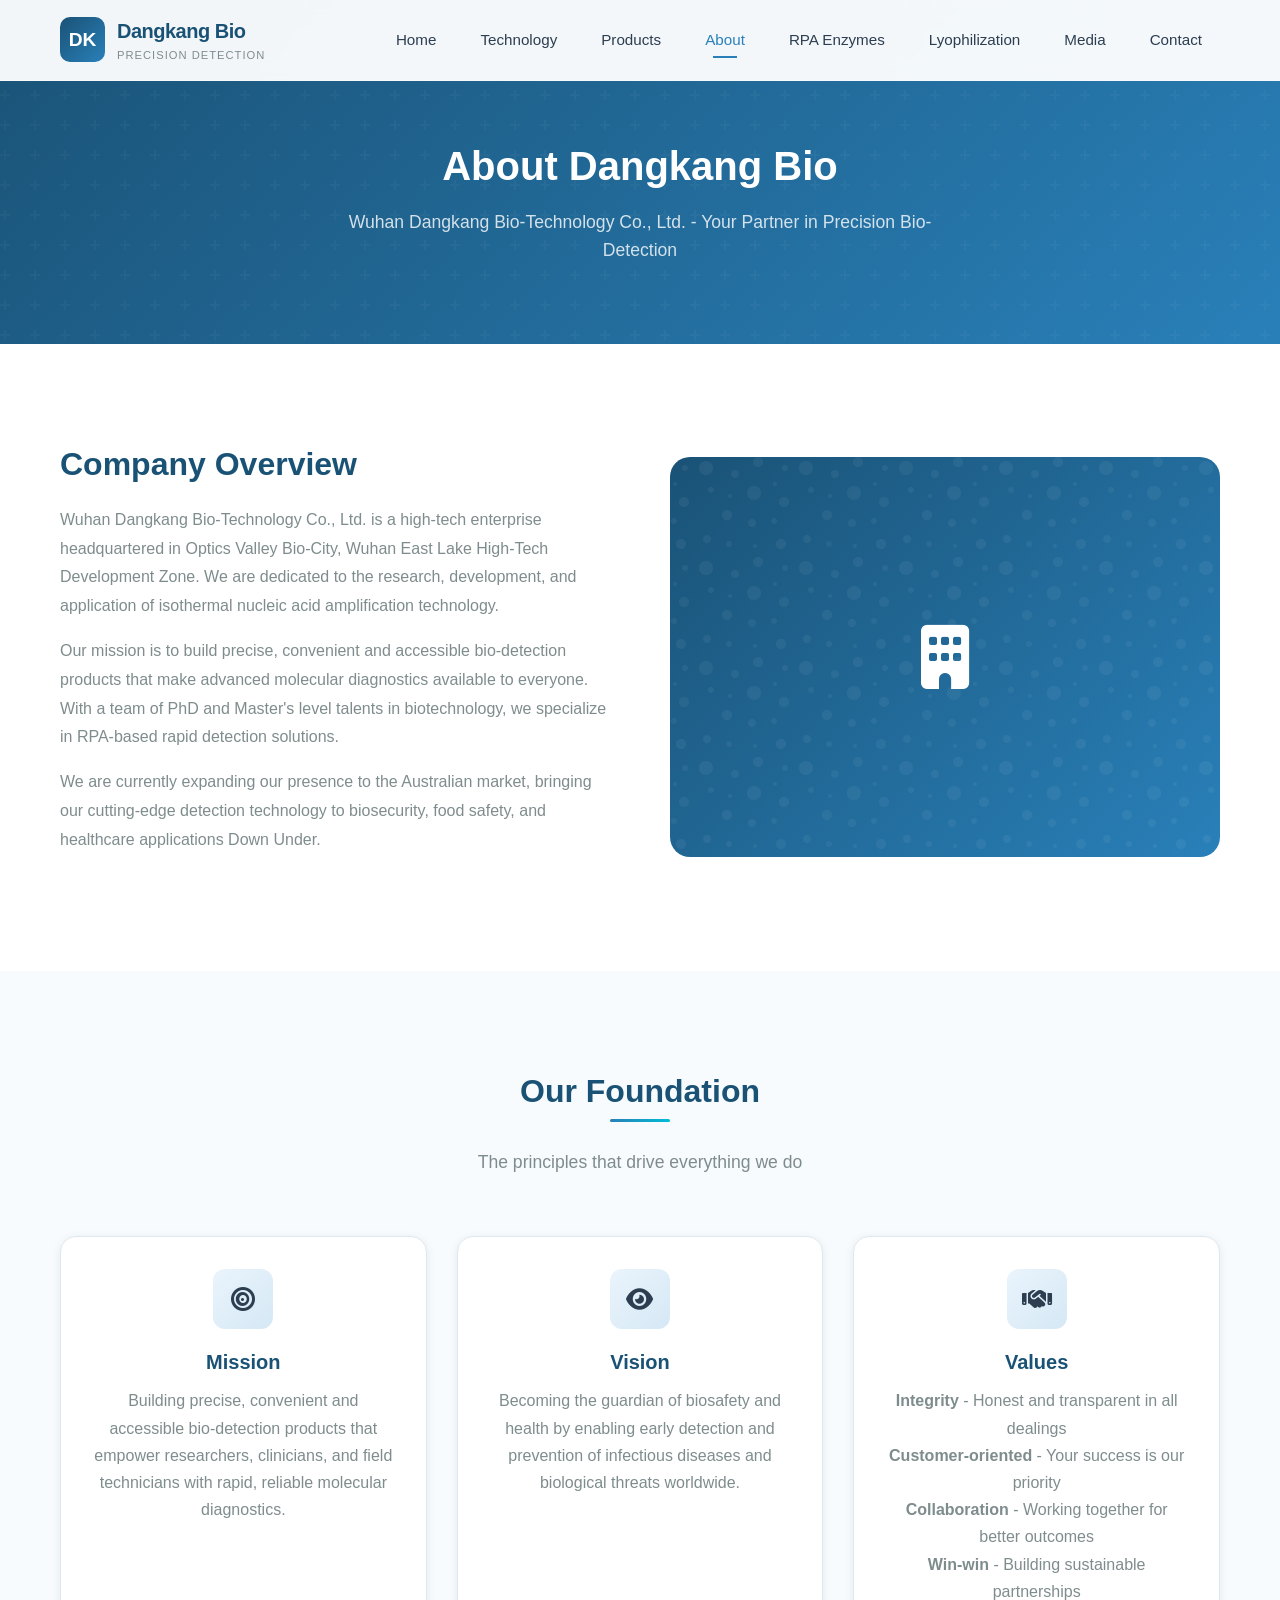
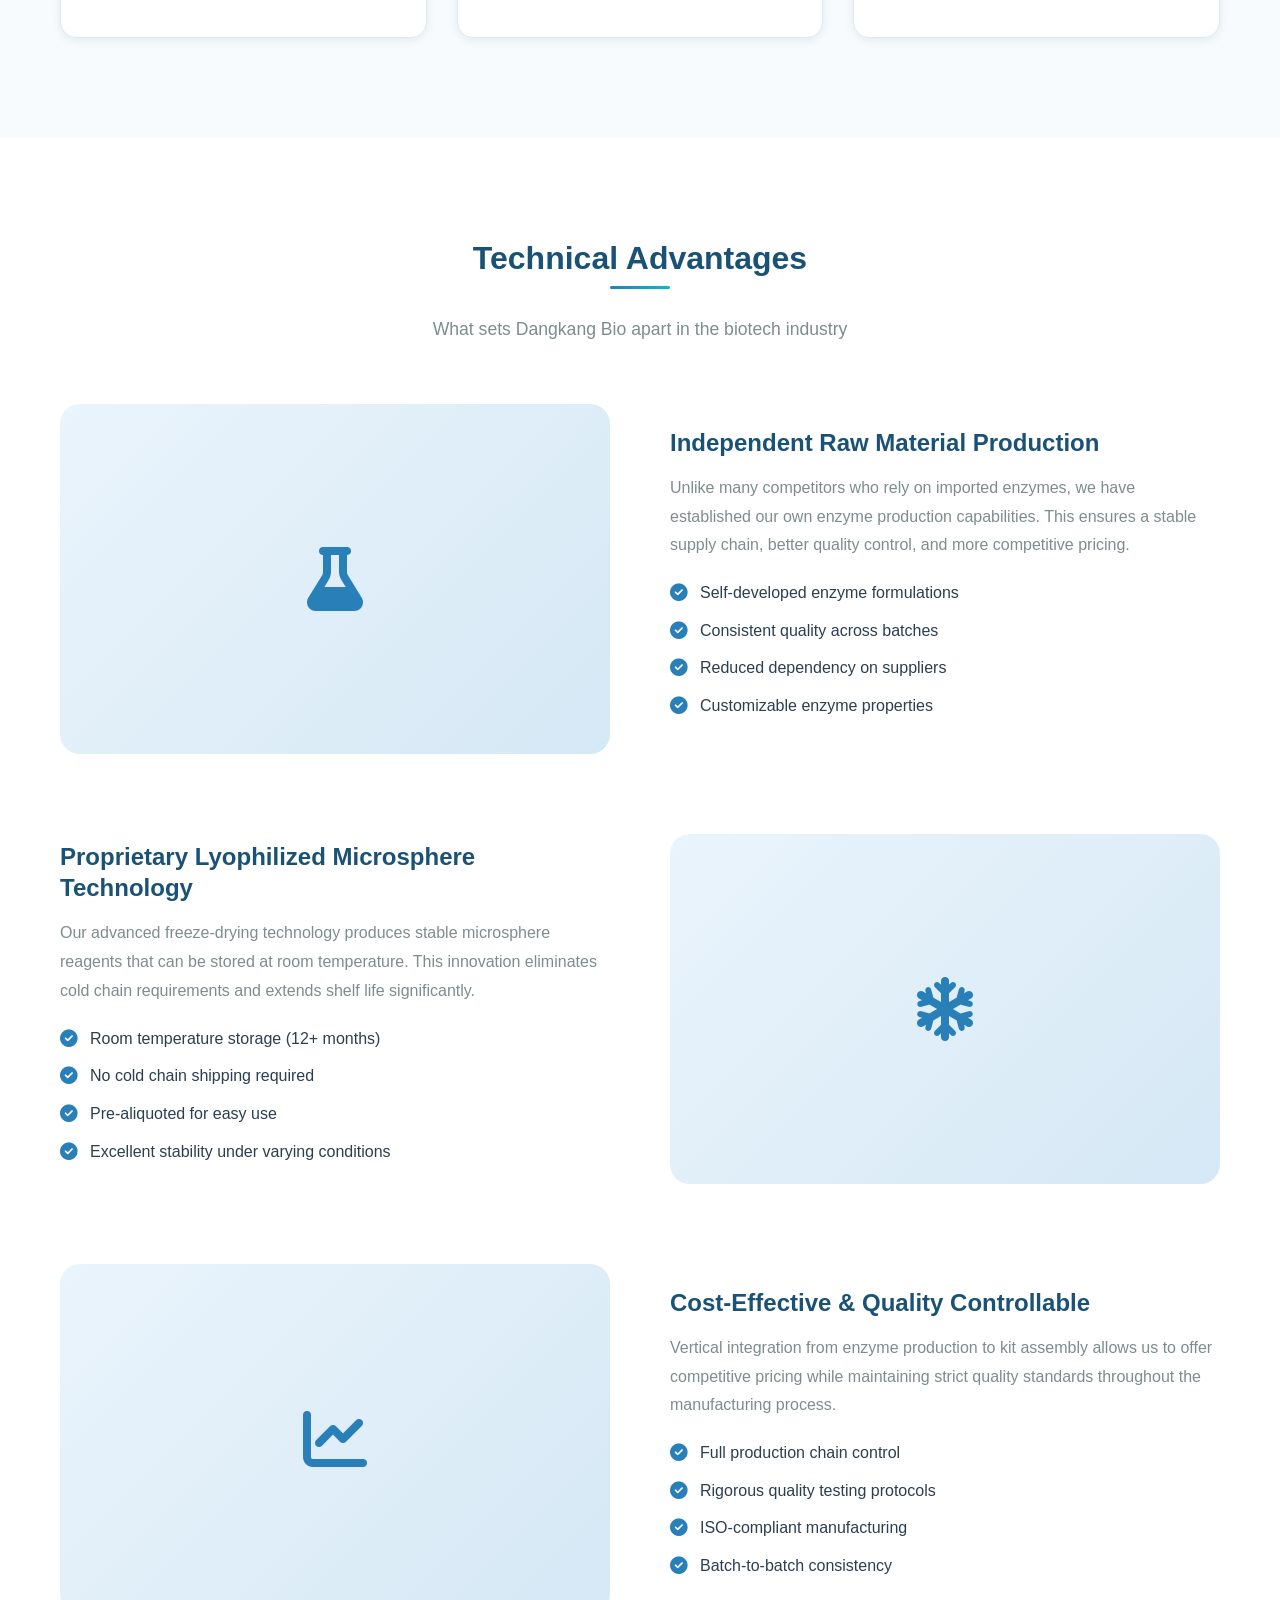
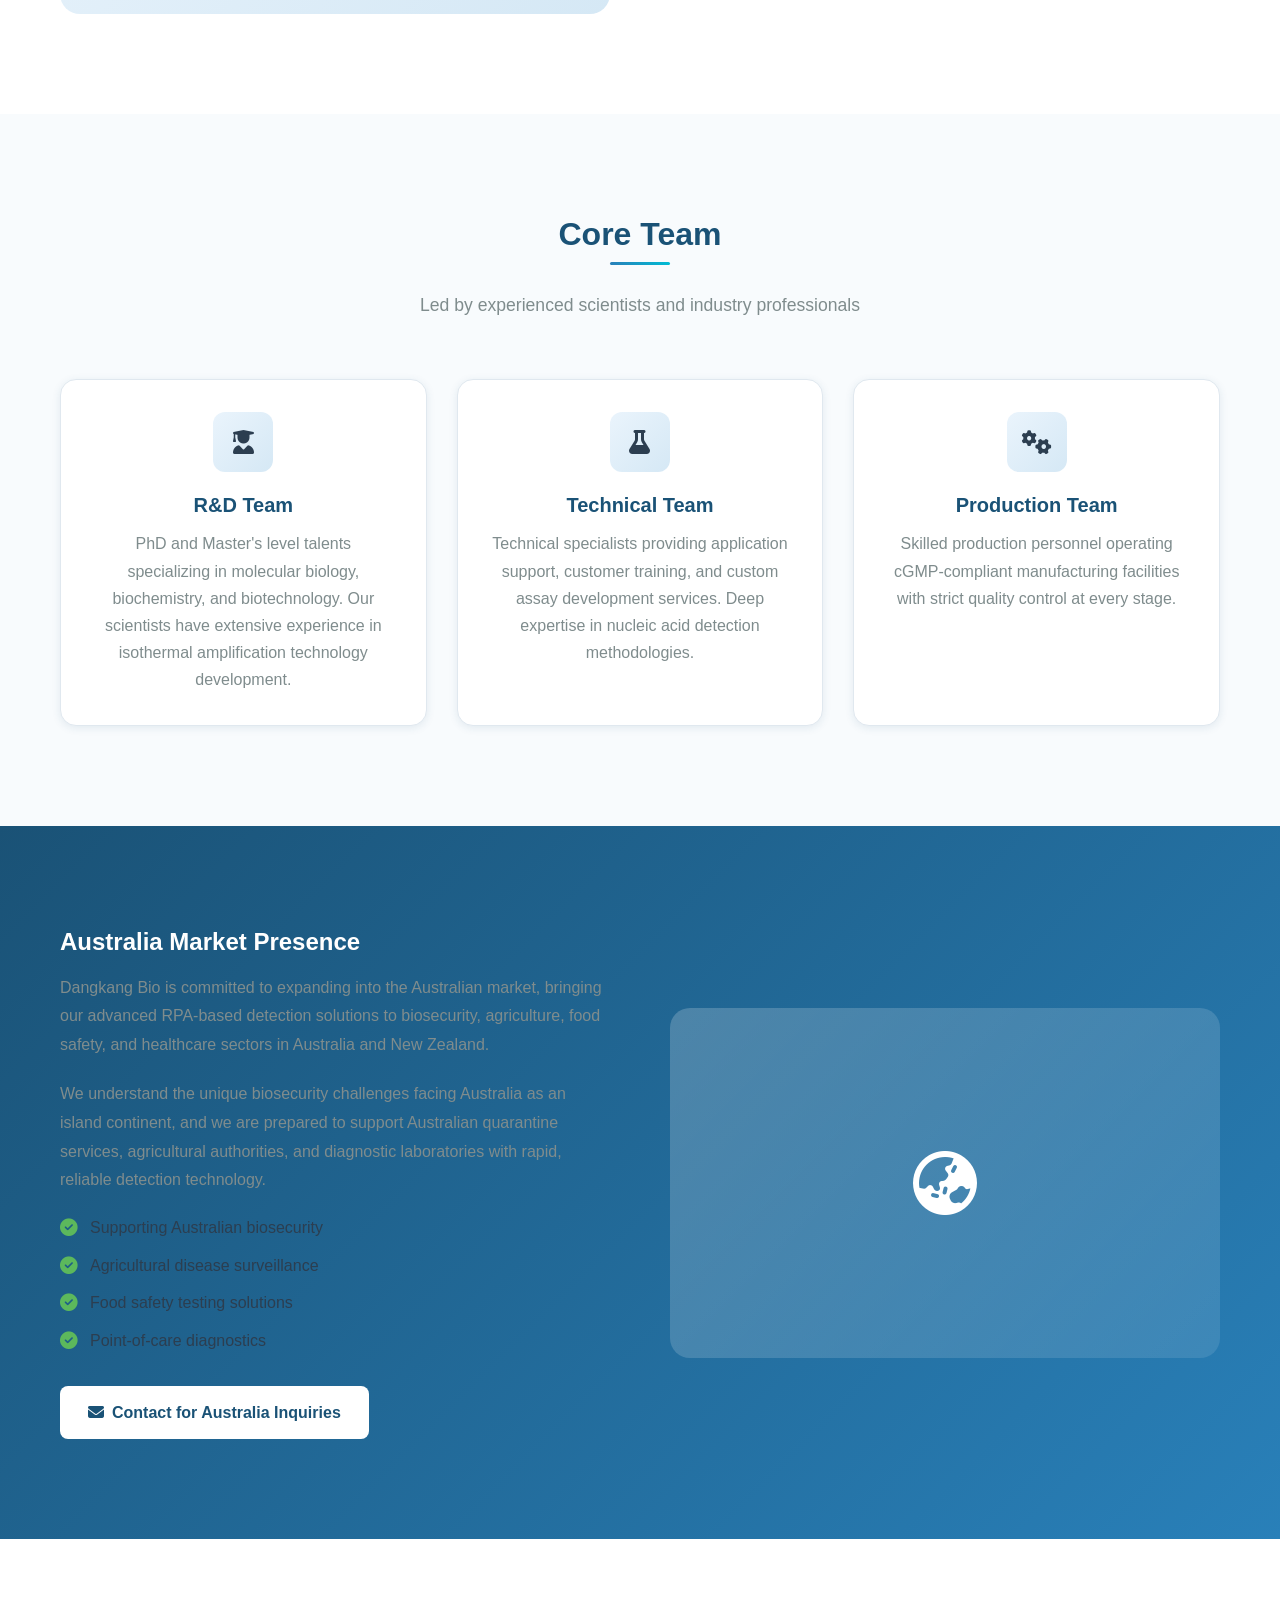
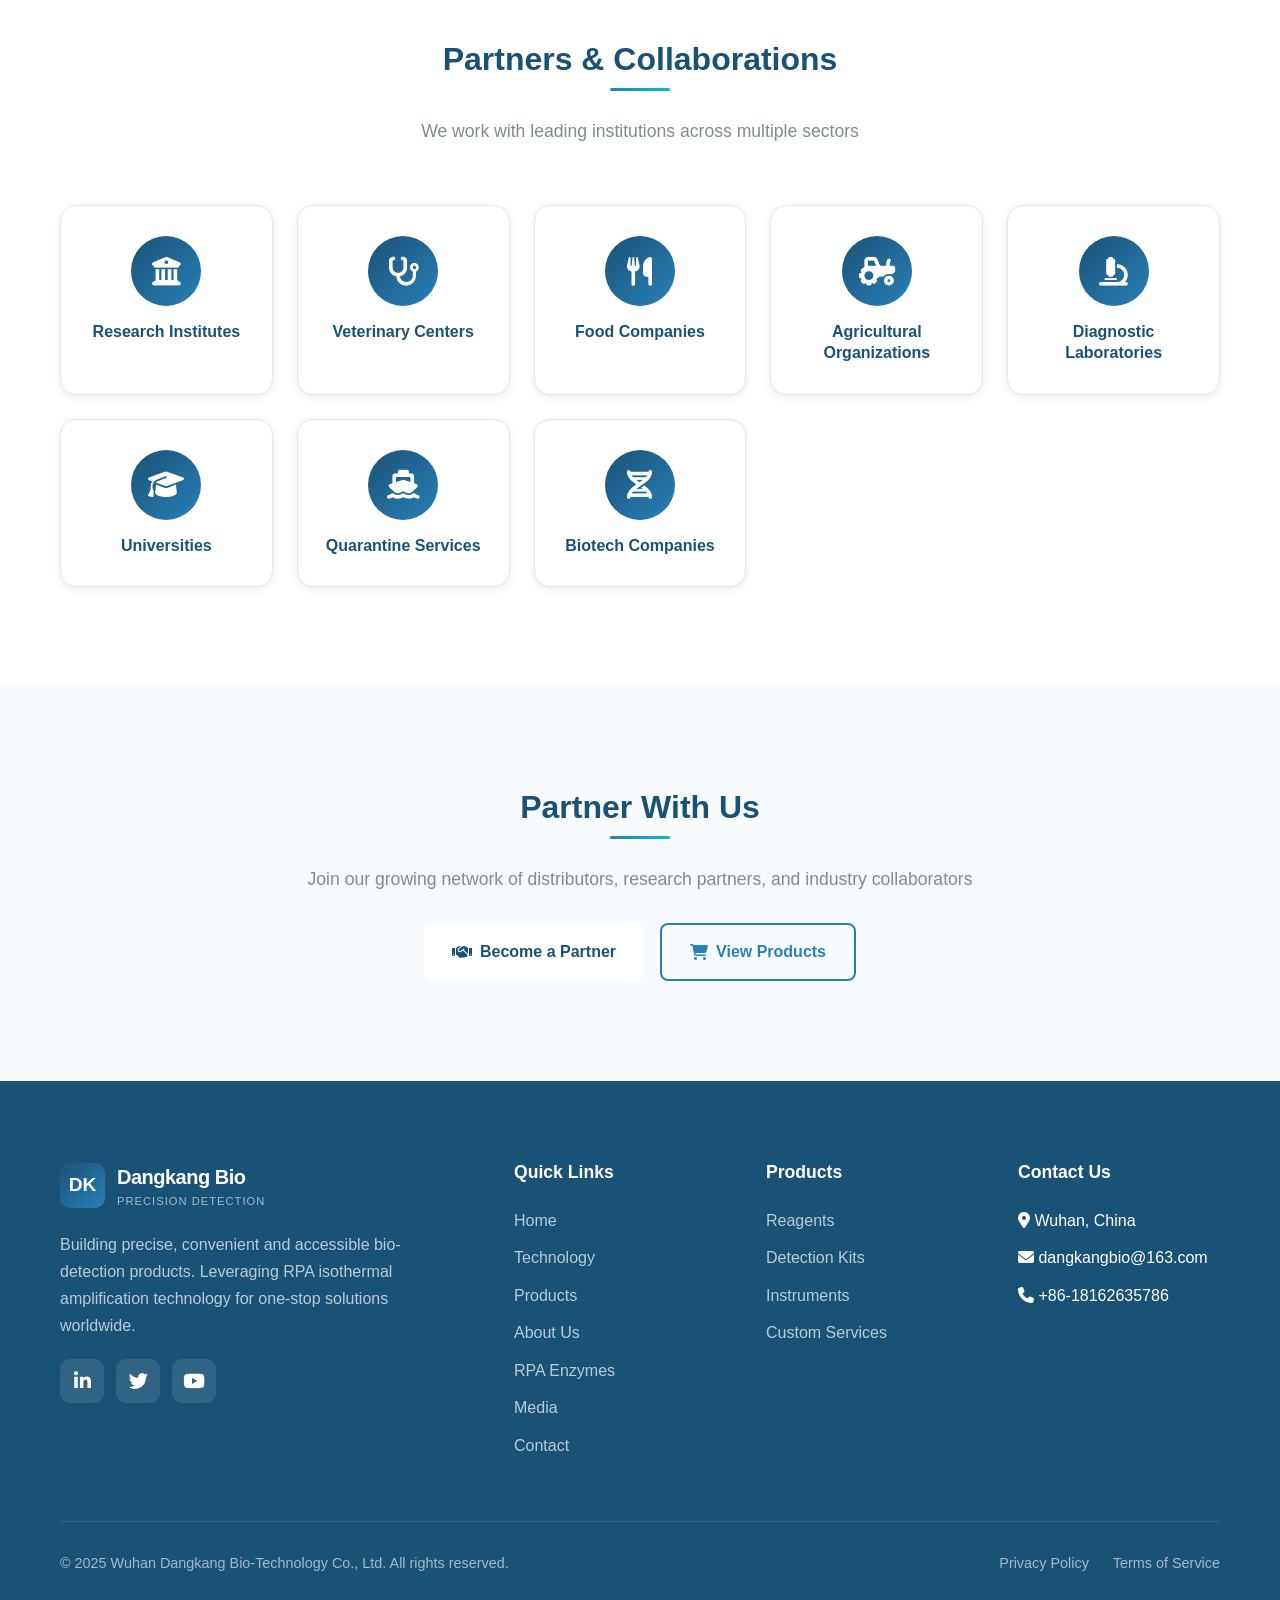
==== commit cc2debef: "feat: Add Lyophilization Technology page with freeze-dried enzyme product line - New lyophilization." ====
--- a/about.html
+++ b/about.html
@@ -28,6 +28,7 @@
           <li><a href="products.html">Products</a></li>
           <li><a href="about.html" class="active">About</a></li>
           <li><a href="rpa-enzymes.html">RPA Enzymes</a></li>
+          <li><a href="lyophilization.html">Lyophilization</a></li>
           <li><a href="media.html">Media</a></li>
           <li><a href="contact.html">Contact</a></li>
         </ul>
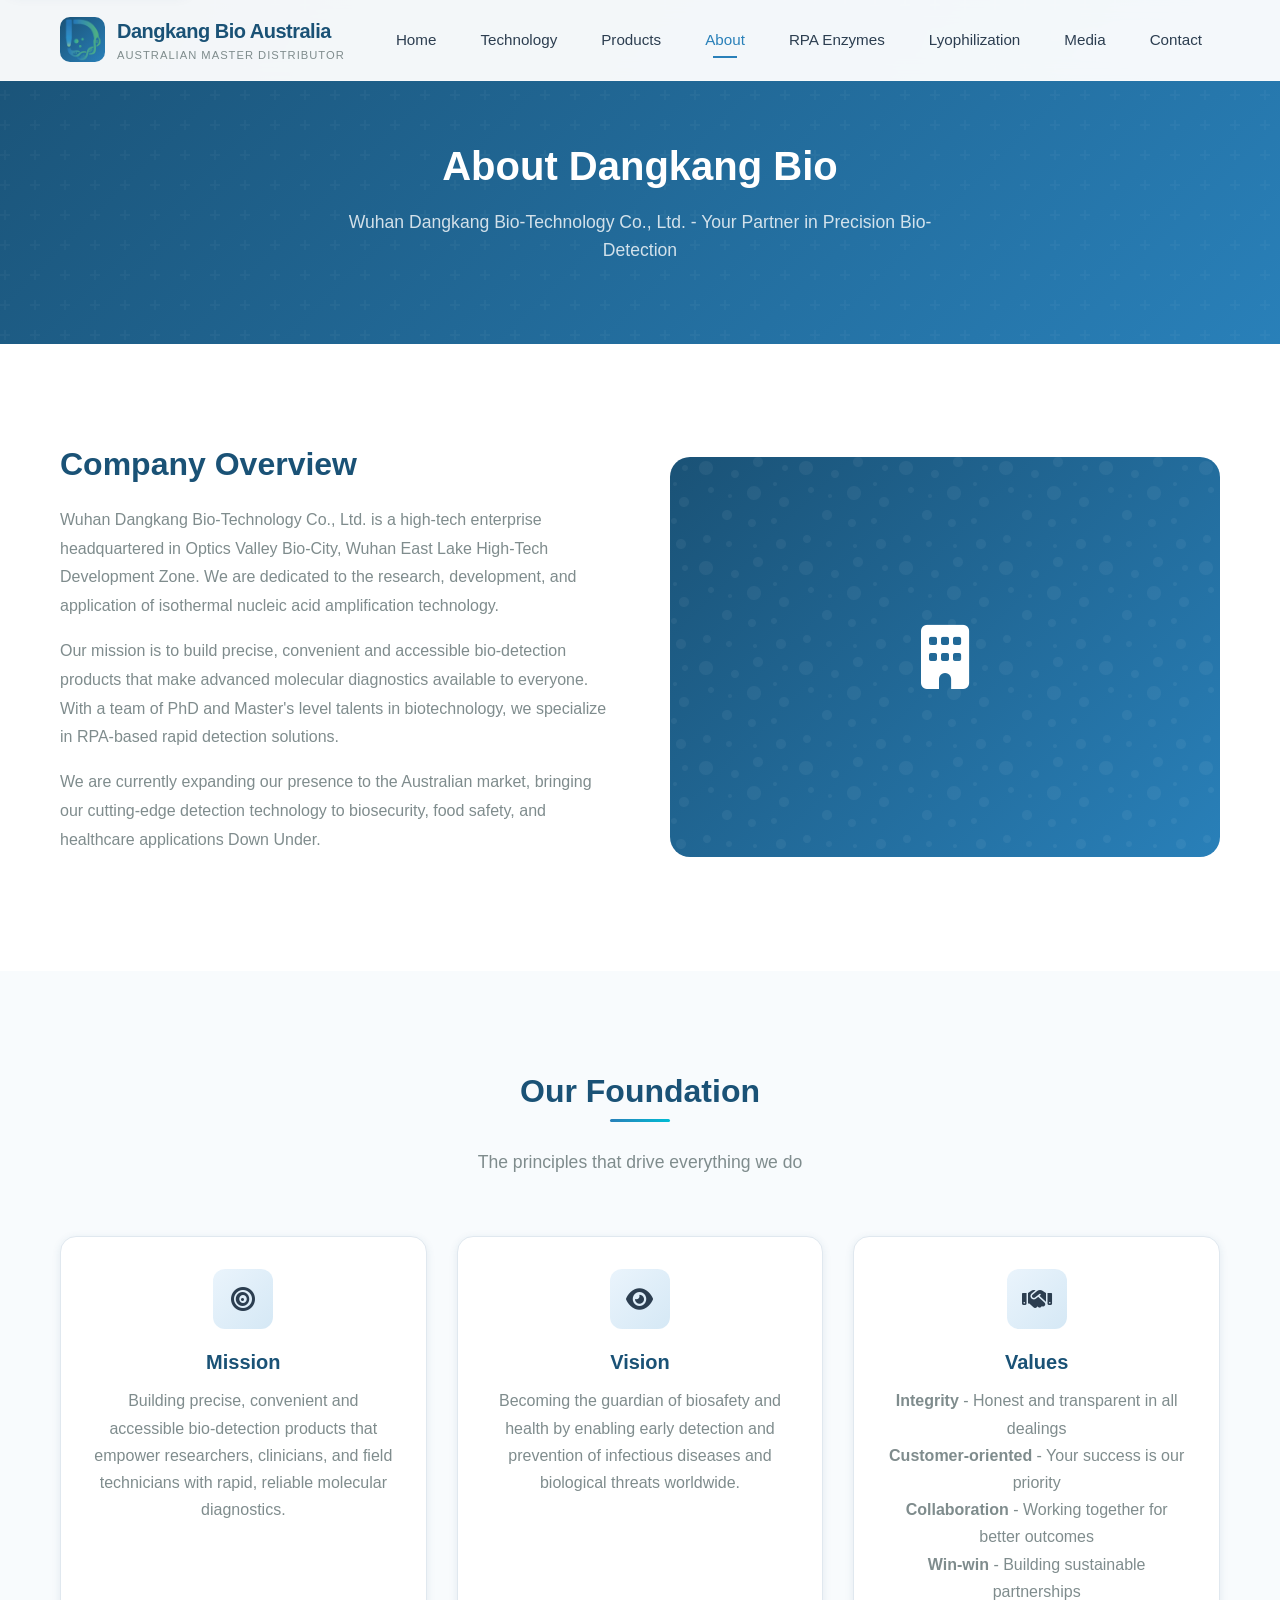
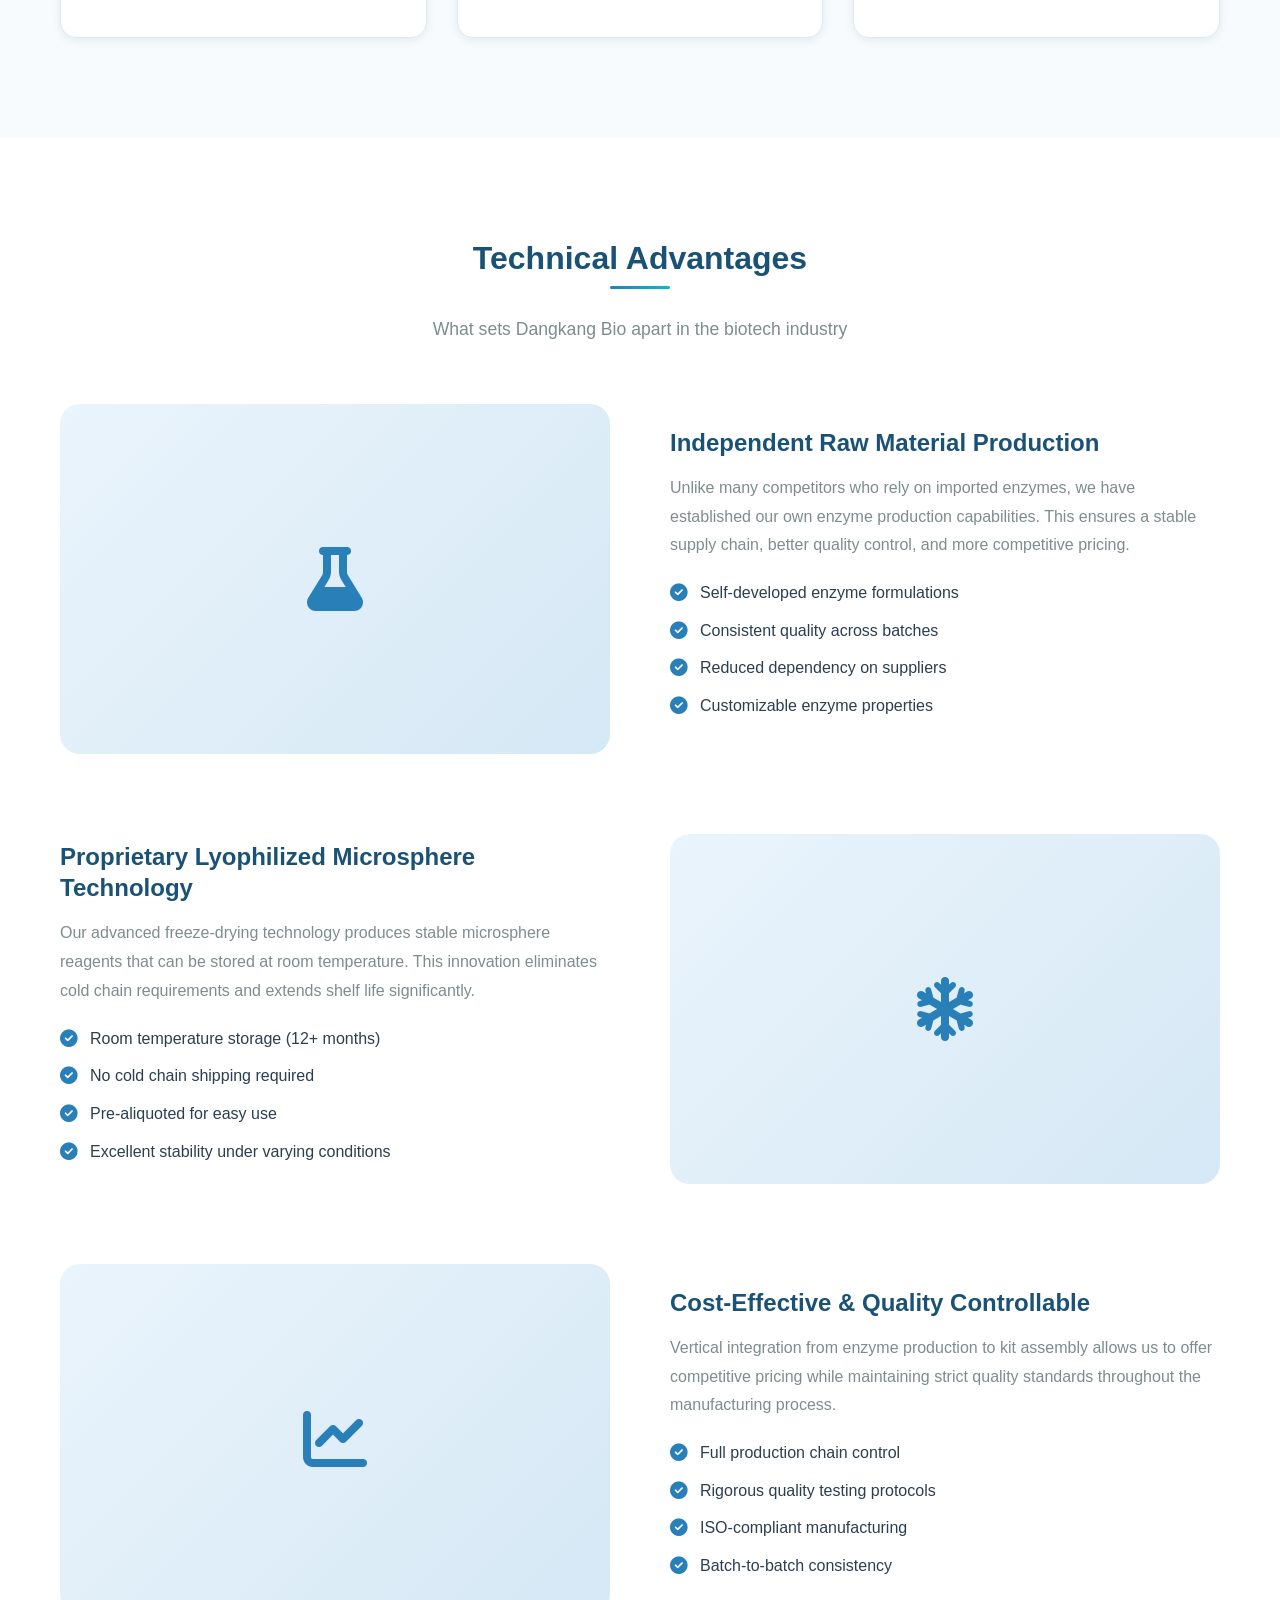
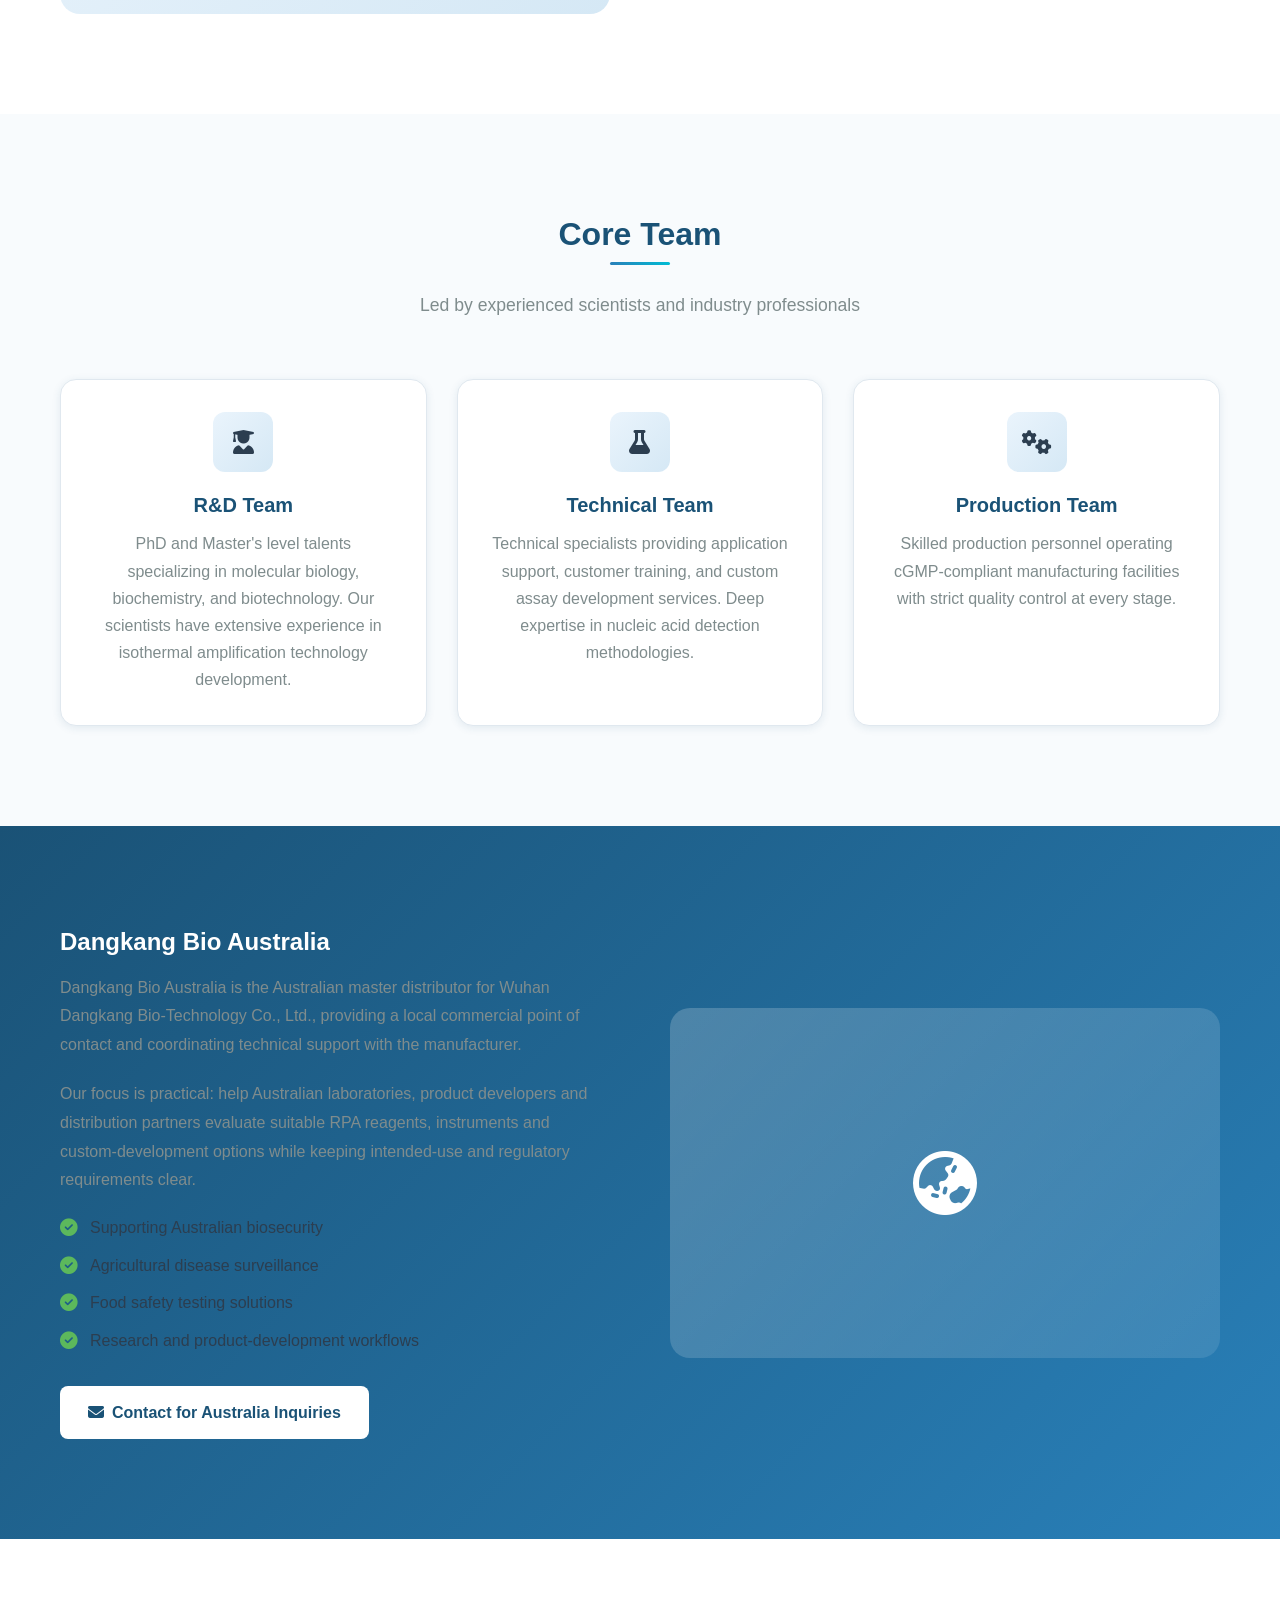
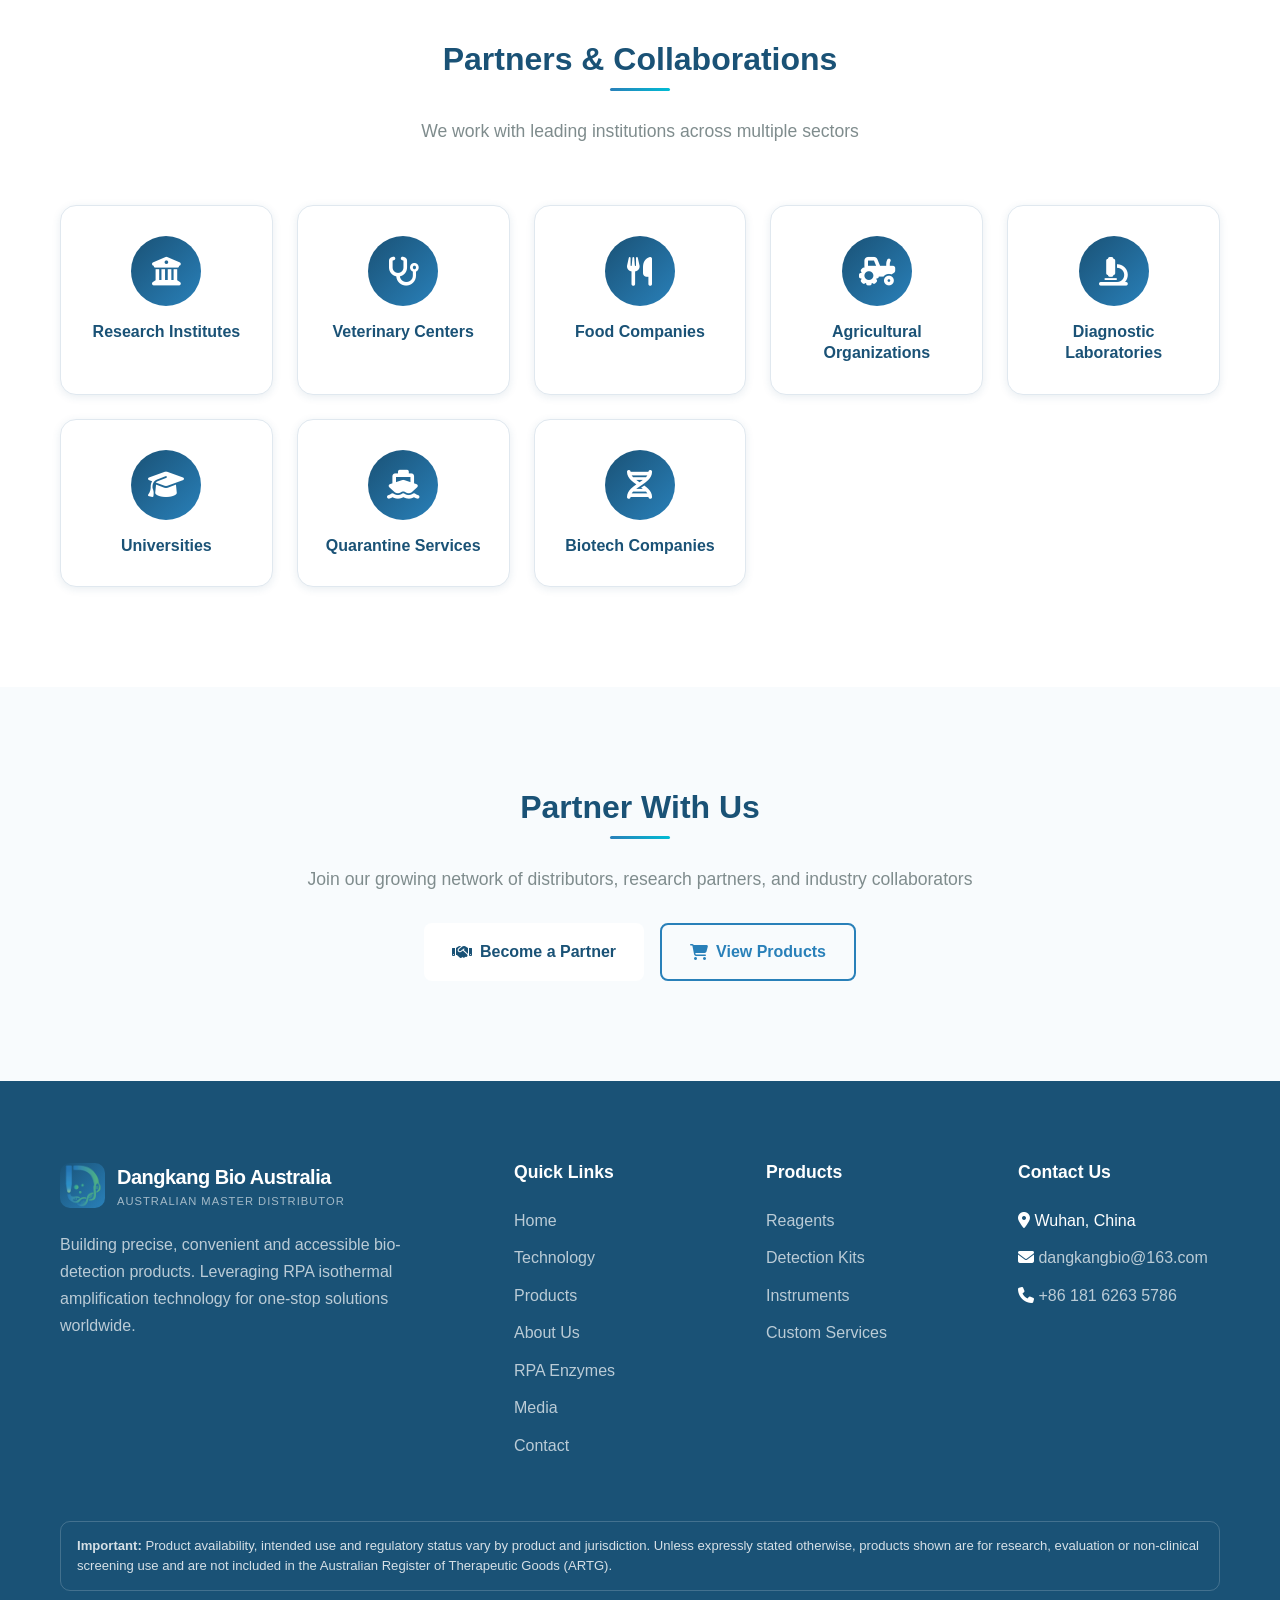
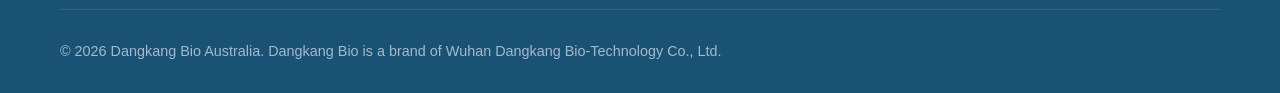
==== commit 51d4d8a6: "feat: reposition site for Dangkang Bio Australia" ====
--- a/about.html
+++ b/about.html
@@ -3,26 +3,35 @@
 <head>
   <meta charset="UTF-8">
   <meta name="viewport" content="width=device-width, initial-scale=1.0">
+  <meta name="theme-color" content="#073b4c">
+  <link rel="icon" href="assets/dangkang-mark.png">
   <meta name="description" content="Learn about Wuhan Dangkang Bio-Technology Co., Ltd. - A high-tech enterprise specializing in RPA isothermal nucleic acid amplification technology.">
   <meta name="keywords" content="Dangkang Bio, Wuhan biotech, RPA technology, isothermal amplification, biosafety, biotech company, China">
-  <title>About Us - Dangkang Bio | Precision Bio-Detection</title>
+  <title>About Dangkang Bio Australia | Manufacturer & Australian Distribution</title>
+  <link rel="canonical" href="https://dangkanggene.github.io/dangkangbio-en/about.html">
+  <meta property="og:type" content="website">
+  <meta property="og:title" content="Dangkang Bio Australia | RPA Molecular Detection">
+  <meta property="og:description" content="Australian access to RPA reagents, detection kits, instruments and assay development support from Dangkang Bio.">
+  <meta property="og:url" content="https://dangkanggene.github.io/dangkangbio-en/about.html">
+  <meta property="og:image" content="https://dangkanggene.github.io/dangkangbio-en/assets/dangkang-mark.png">
   <link rel="stylesheet" href="css/style.css">
   <link rel="stylesheet" href="https://cdnjs.cloudflare.com/ajax/libs/font-awesome/6.4.0/css/all.min.css">
 </head>
 <body>
+  <a class="skip-link" href="#main-content">Skip to main content</a>
   <!-- Navigation -->
   <nav class="navbar">
     <div class="container">
       <div class="navbar-inner">
         <a href="index.html" class="logo">
-          <div class="logo-icon">DK</div>
+          <div class="logo-icon"><img src="assets/dangkang-mark.png" alt="" width="45" height="45"></div>
           <div class="logo-text">
-            <span class="logo-name">Dangkang Bio</span>
-            <span class="logo-tagline">Precision Detection</span>
+            <span class="logo-name">Dangkang Bio Australia</span>
+            <span class="logo-tagline">Australian Master Distributor</span>
           </div>
         </a>
         
-        <ul class="nav-links">
+        <ul class="nav-links" id="primary-navigation">
           <li><a href="index.html">Home</a></li>
           <li><a href="technology.html">Technology</a></li>
           <li><a href="products.html">Products</a></li>
@@ -33,7 +42,7 @@
           <li><a href="contact.html">Contact</a></li>
         </ul>
         
-        <button class="menu-toggle" aria-label="Toggle menu">
+        <button class="menu-toggle" type="button" aria-label="Open navigation" aria-expanded="false" aria-controls="primary-navigation">
           <span></span>
           <span></span>
           <span></span>
@@ -51,6 +60,7 @@
   </header>
 
   <!-- Company Overview -->
+  <main id="main-content">
   <section class="section section-alt">
     <div class="container">
       <div class="about-grid">
@@ -209,15 +219,15 @@
     <div class="container">
       <div class="tech-feature">
         <div class="tech-content fade-in">
-          <h3>Australia Market Presence</h3>
-          <p>Dangkang Bio is committed to expanding into the Australian market, bringing our advanced RPA-based detection solutions to biosecurity, agriculture, food safety, and healthcare sectors in Australia and New Zealand.</p>
-          <p>We understand the unique biosecurity challenges facing Australia as an island continent, and we are prepared to support Australian quarantine services, agricultural authorities, and diagnostic laboratories with rapid, reliable detection technology.</p>
+          <h3>Dangkang Bio Australia</h3>
+          <p>Dangkang Bio Australia is the Australian master distributor for Wuhan Dangkang Bio-Technology Co., Ltd., providing a local commercial point of contact and coordinating technical support with the manufacturer.</p>
+          <p>Our focus is practical: help Australian laboratories, product developers and distribution partners evaluate suitable RPA reagents, instruments and custom-development options while keeping intended-use and regulatory requirements clear.</p>
           
           <ul class="tech-list" style="color: white;">
             <li><i class="fas fa-check-circle" style="color: #5cb85c;"></i> Supporting Australian biosecurity</li>
             <li><i class="fas fa-check-circle" style="color: #5cb85c;"></i> Agricultural disease surveillance</li>
             <li><i class="fas fa-check-circle" style="color: #5cb85c;"></i> Food safety testing solutions</li>
-            <li><i class="fas fa-check-circle" style="color: #5cb85c;"></i> Point-of-care diagnostics</li>
+            <li><i class="fas fa-check-circle" style="color: #5cb85c;"></i> Research and product-development workflows</li>
           </ul>
           
           <a href="contact.html" class="btn btn-primary" style="margin-top: 20px;">
@@ -318,24 +328,21 @@
     </div>
   </section>
 
+  </main>
+
   <!-- Footer -->
   <footer class="footer">
     <div class="container">
       <div class="footer-grid">
         <div class="footer-brand">
           <a href="index.html" class="logo">
-            <div class="logo-icon">DK</div>
+            <div class="logo-icon"><img src="assets/dangkang-mark.png" alt="" width="45" height="45"></div>
             <div class="logo-text">
-              <span class="logo-name">Dangkang Bio</span>
-              <span class="logo-tagline">Precision Detection</span>
+              <span class="logo-name">Dangkang Bio Australia</span>
+              <span class="logo-tagline">Australian Master Distributor</span>
             </div>
           </a>
           <p>Building precise, convenient and accessible bio-detection products. Leveraging RPA isothermal amplification technology for one-stop solutions worldwide.</p>
-          <div class="social-links">
-            <a href="#" class="social-link" title="LinkedIn"><i class="fab fa-linkedin-in"></i></a>
-            <a href="#" class="social-link" title="Twitter"><i class="fab fa-twitter"></i></a>
-            <a href="#" class="social-link" title="YouTube"><i class="fab fa-youtube"></i></a>
-          </div>
         </div>
         
         <div>
@@ -365,18 +372,15 @@
           <h4>Contact Us</h4>
           <ul class="footer-links">
             <li><i class="fas fa-map-marker-alt"></i> Wuhan, China</li>
-            <li><i class="fas fa-envelope"></i> dangkangbio@163.com</li>
-            <li><i class="fas fa-phone"></i> +86-18162635786</li>
-          </ul>
-        </div>
-      </div>
-      
+            <li><i class="fas fa-envelope"></i> <a href="mailto:dangkangbio@163.com">dangkangbio@163.com</a></li>
+            <li><i class="fas fa-phone"></i> <a href="tel:+8618162635786">+86 181 6263 5786</a></li>
+          </ul>
+        </div>
+      </div>
+      
+      <div class="regulatory-note"><strong>Important:</strong> Product availability, intended use and regulatory status vary by product and jurisdiction. Unless expressly stated otherwise, products shown are for research, evaluation or non-clinical screening use and are not included in the Australian Register of Therapeutic Goods (ARTG).</div>
       <div class="footer-bottom">
-        <p>&copy; 2025 Wuhan Dangkang Bio-Technology Co., Ltd. All rights reserved.</p>
-        <div class="footer-bottom-links">
-          <a href="#">Privacy Policy</a>
-          <a href="#">Terms of Service</a>
-        </div>
+        <p>&copy; 2026 Dangkang Bio Australia. Dangkang Bio is a brand of Wuhan Dangkang Bio-Technology Co., Ltd.</p>
       </div>
     </div>
   </footer>
--- a/css/style.css
+++ b/css/style.css
@@ -137,6 +137,57 @@
   transition: transform var(--transition-normal);
 }
 
+.logo-icon img {
+  width: 100%;
+  height: 100%;
+  object-fit: contain;
+}
+
+.skip-link {
+  position: fixed;
+  top: 10px;
+  left: 10px;
+  z-index: 2000;
+  padding: 10px 16px;
+  border-radius: 8px;
+  background: #fff;
+  color: var(--primary-dark);
+  box-shadow: var(--shadow-md);
+  transform: translateY(-150%);
+}
+
+.skip-link:focus { transform: translateY(0); }
+
+:focus-visible {
+  outline: 3px solid #f4b942;
+  outline-offset: 3px;
+}
+
+.regulatory-note {
+  margin: 24px 0 18px;
+  padding: 14px 16px;
+  border: 1px solid rgba(255,255,255,.18);
+  border-radius: 10px;
+  color: rgba(255,255,255,.82);
+  font-size: .82rem;
+  line-height: 1.55;
+}
+
+@media (max-width: 1100px) {
+  .nav-links { gap: 2px; }
+  .nav-links a { padding: 10px 9px; font-size: .86rem; }
+  .logo-name { font-size: 1.05rem; }
+}
+
+@media (prefers-reduced-motion: reduce) {
+  *, *::before, *::after {
+    scroll-behavior: auto !important;
+    animation-duration: .01ms !important;
+    animation-iteration-count: 1 !important;
+    transition-duration: .01ms !important;
+  }
+}
+
 .logo:hover .logo-icon {
   transform: scale(1.05);
 }
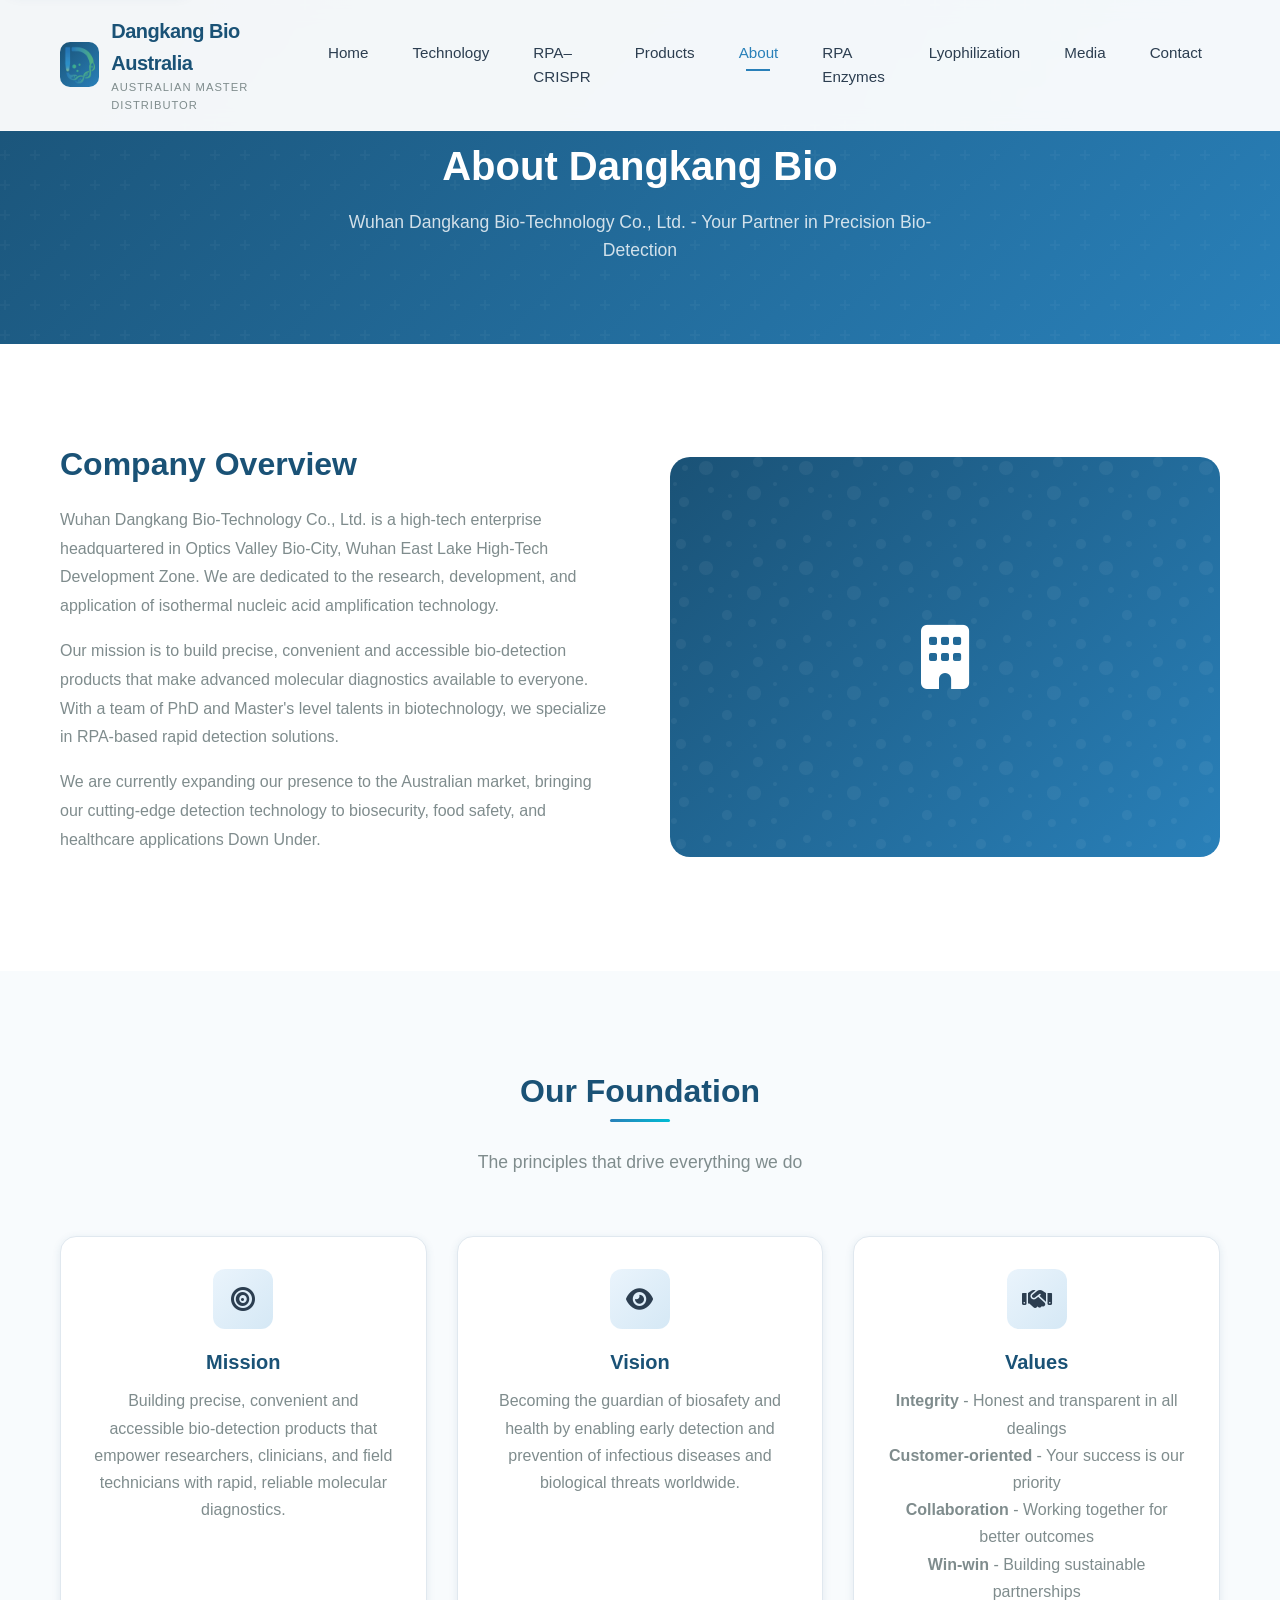
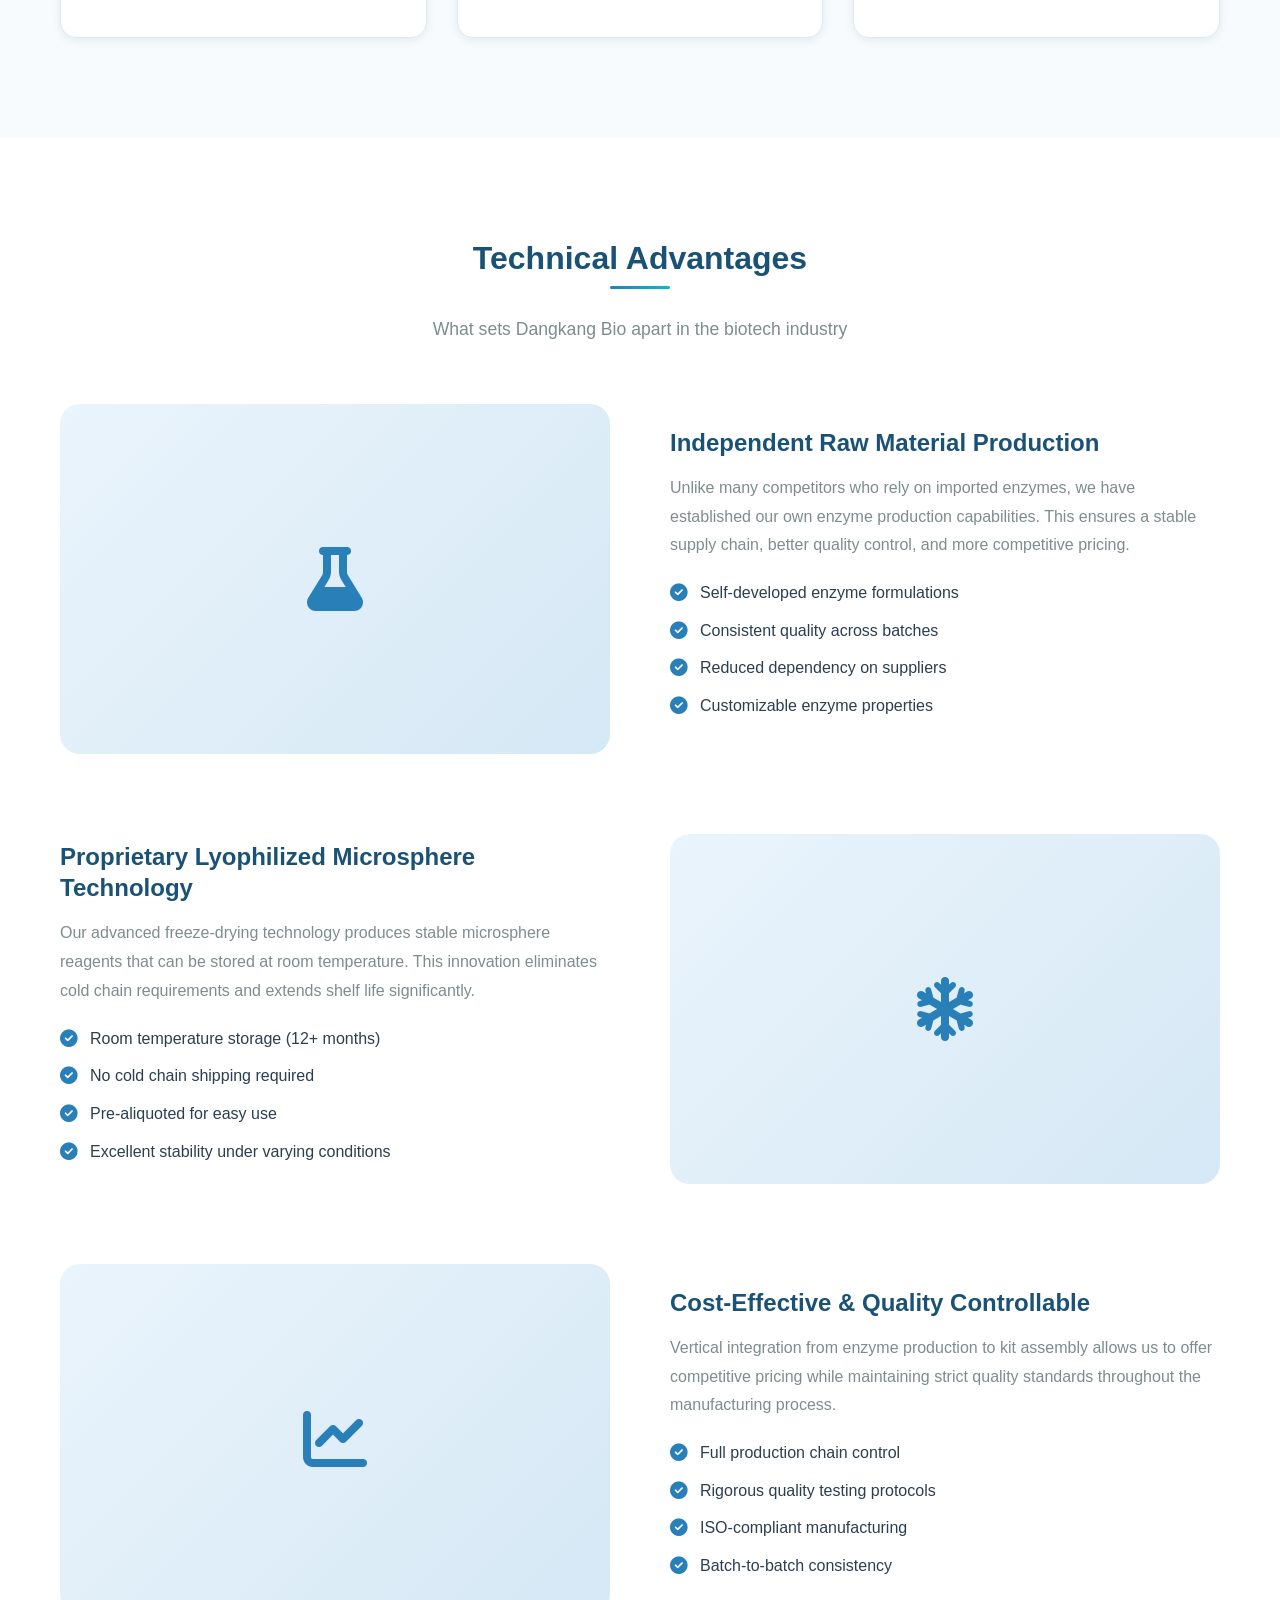
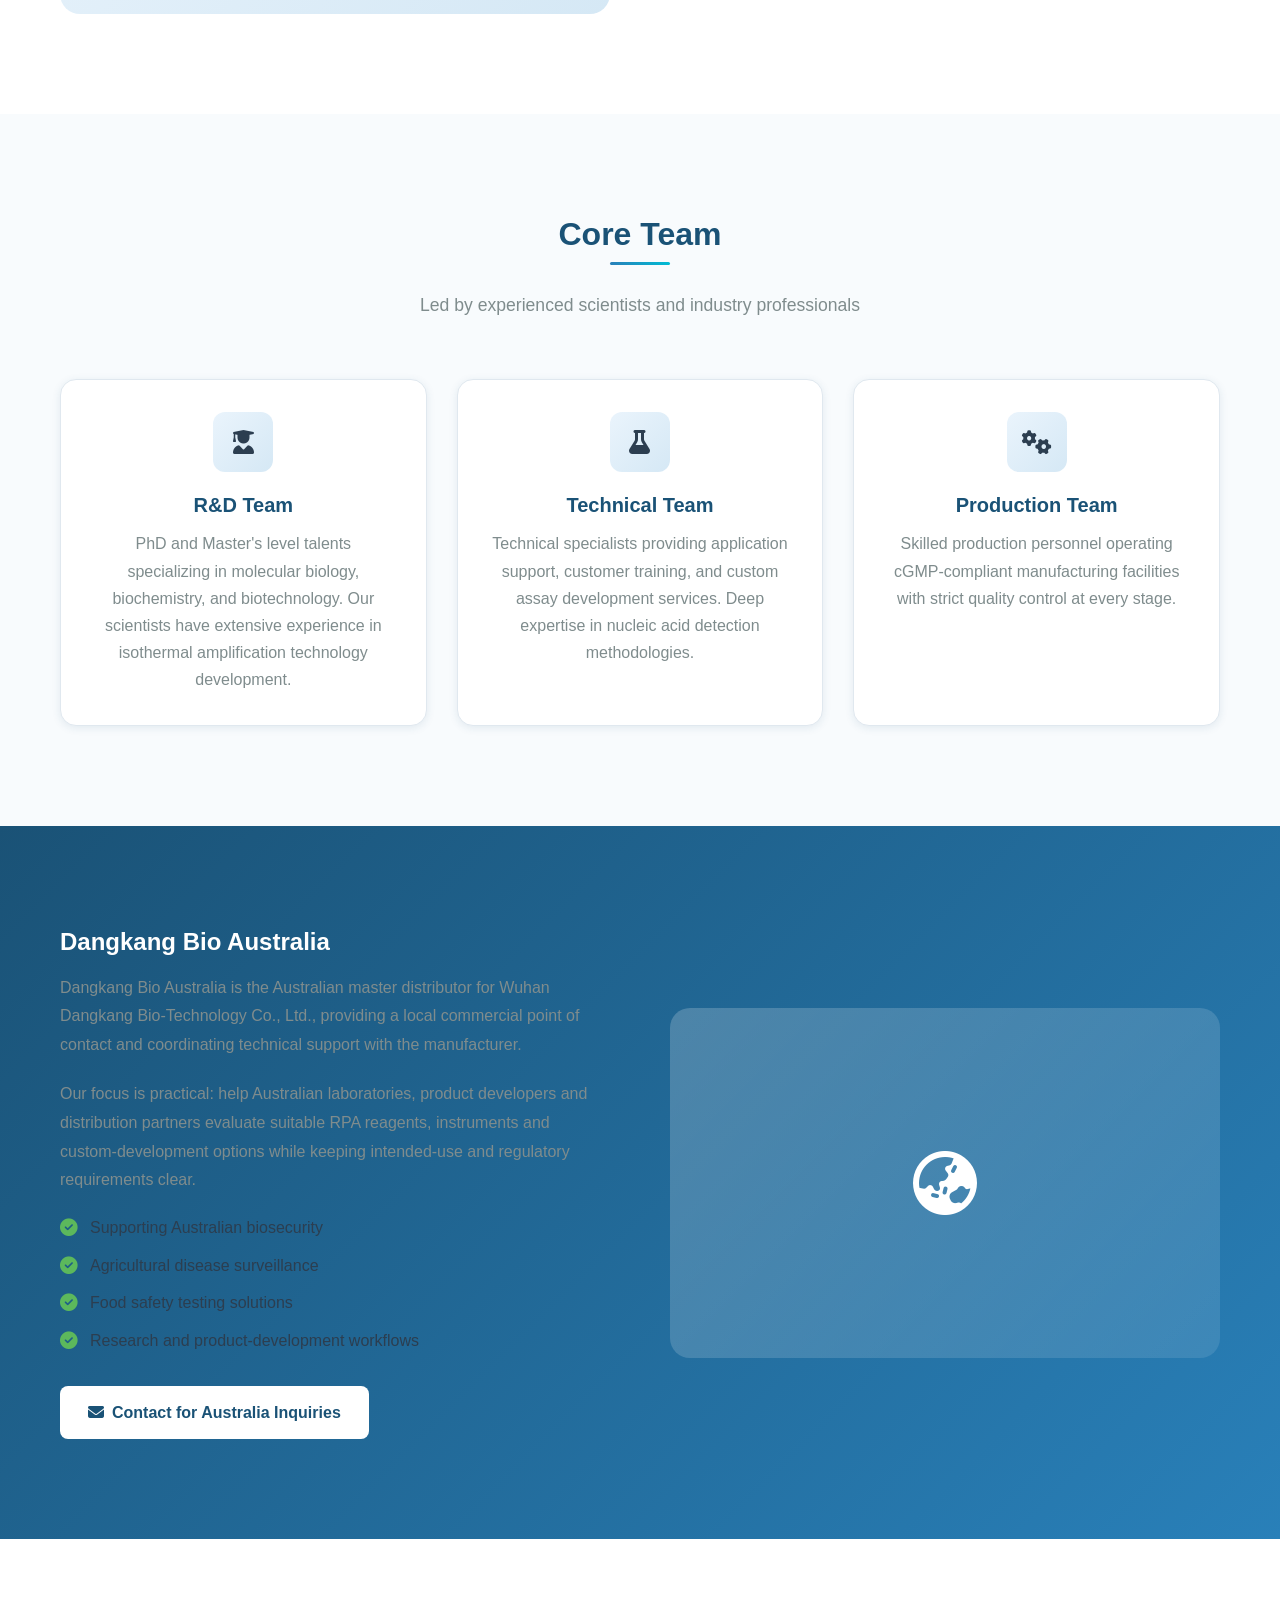
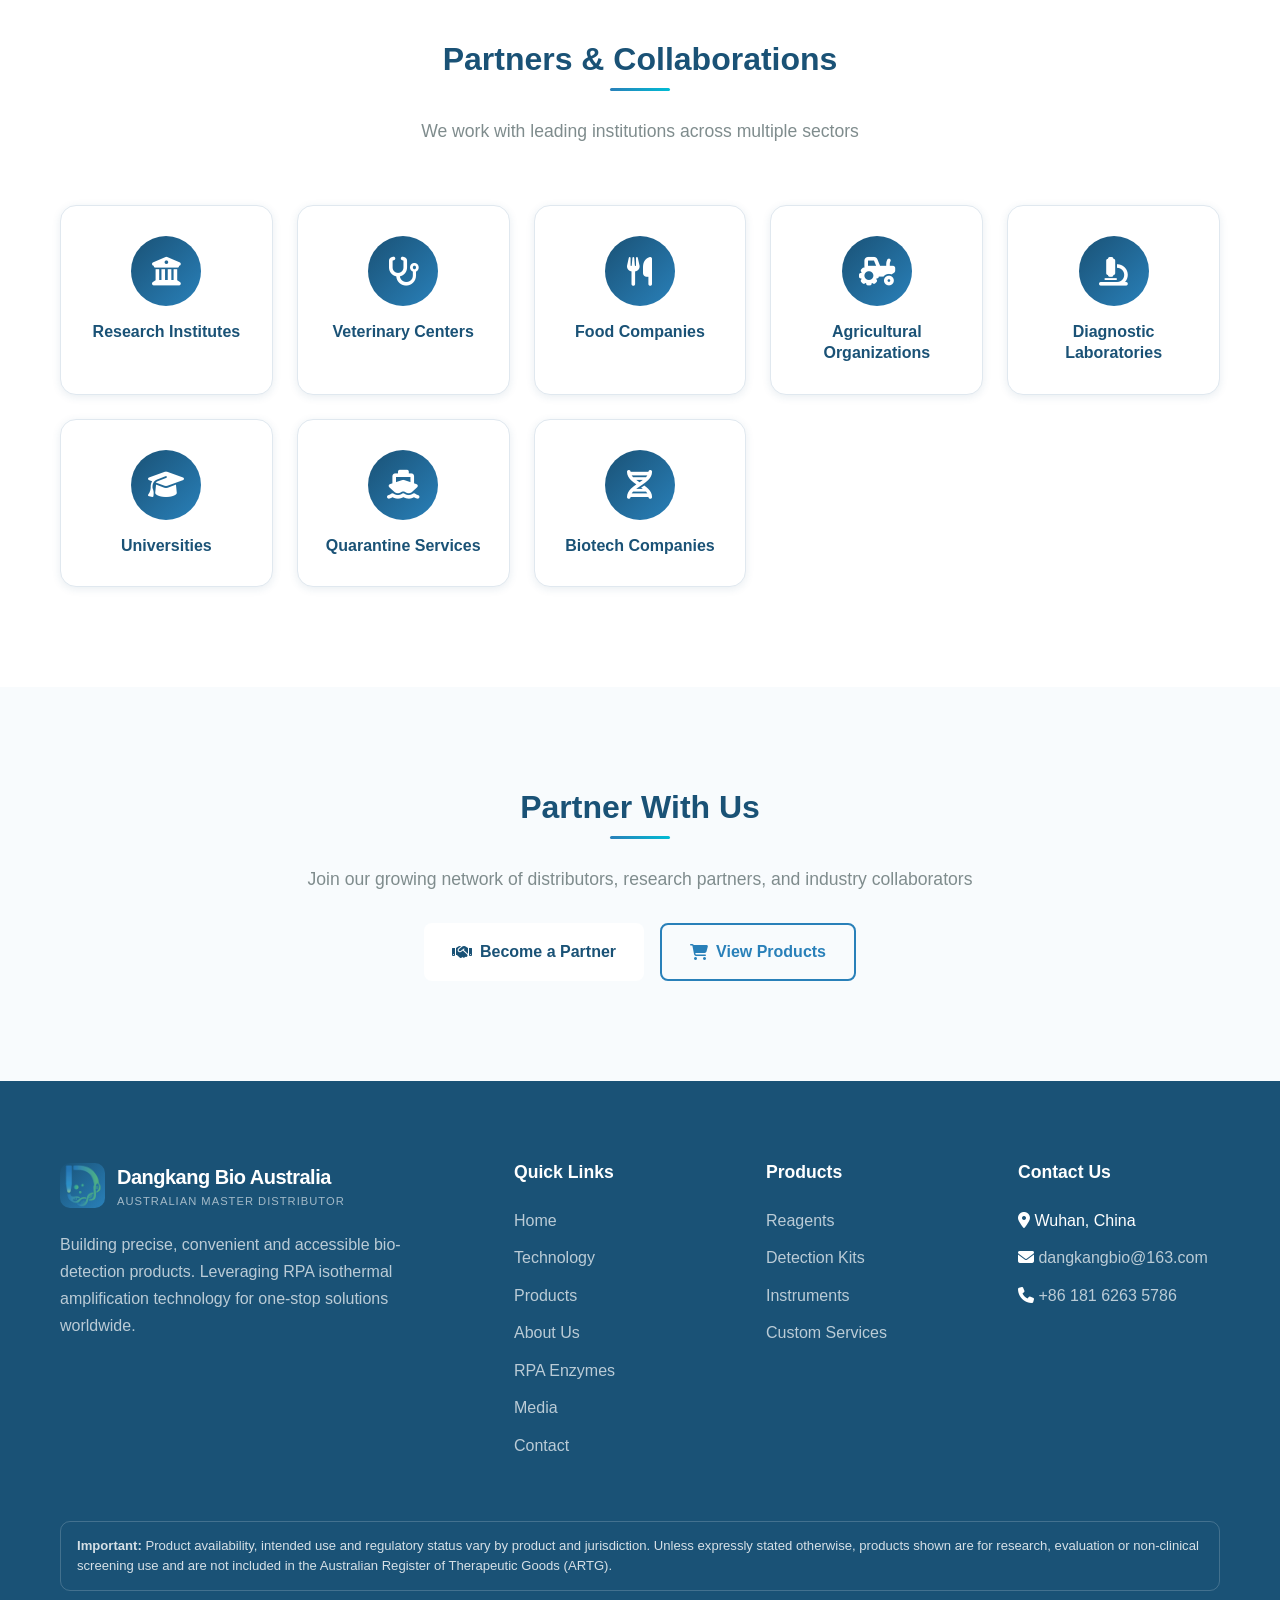
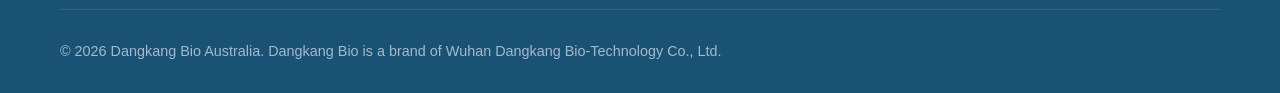
==== commit 93f0f141: "feat: add RPA-CRISPR technology and service module" ====
--- a/about.html
+++ b/about.html
@@ -34,6 +34,7 @@
         <ul class="nav-links" id="primary-navigation">
           <li><a href="index.html">Home</a></li>
           <li><a href="technology.html">Technology</a></li>
+            <li><a href="rpa-crispr.html">RPA–CRISPR</a></li>
           <li><a href="products.html">Products</a></li>
           <li><a href="about.html" class="active">About</a></li>
           <li><a href="rpa-enzymes.html">RPA Enzymes</a></li>
--- a/css/style.css
+++ b/css/style.css
@@ -188,6 +188,31 @@
   }
 }
 
+/* RPA–CRISPR technology page */
+.eyebrow { display: inline-block; margin-bottom: 12px; color: var(--accent-cyan); font-size: .78rem; font-weight: 800; letter-spacing: .16em; text-transform: uppercase; }
+.eyebrow.light { color: #9df4ea; }
+.crispr-hero { padding: 150px 0 80px; color: white; background: radial-gradient(circle at 80% 20%, rgba(0,188,212,.25), transparent 28%), linear-gradient(135deg,#061d33,#0b5265); }
+.crispr-hero-grid { display: grid; grid-template-columns: 1.15fr 1fr; gap: 56px; align-items: center; }
+.crispr-hero h1 { max-width: 720px; color: white; font-size: clamp(2.6rem,5vw,4.7rem); line-height: 1.02; }
+.crispr-hero p { max-width: 700px; color: rgba(255,255,255,.83); font-size: 1.12rem; }
+.crispr-equation { display: grid; grid-template-columns: 1fr auto 1fr auto 1fr; gap: 12px; align-items: center; }
+.crispr-equation div { min-height: 165px; padding: 24px 12px; display: flex; flex-direction: column; align-items: center; justify-content: center; border: 1px solid rgba(157,244,234,.35); border-radius: 22px; background: rgba(255,255,255,.07); text-align: center; }
+.crispr-equation i { margin-bottom: 14px; color: #65d6c4; font-size: 2rem; }.crispr-equation strong{color:#fff}.crispr-equation span{color:#a9d7dc;font-size:.8rem}.crispr-equation>b{color:#65d6c4;font-size:1.8rem}
+.process-lane { display:grid; grid-template-columns:repeat(4,1fr); gap:18px; counter-reset:step; }
+.process-lane article { position:relative; padding:28px 24px; border-radius:18px; background:#fff; box-shadow:var(--shadow-sm); border-top:4px solid var(--accent-cyan); }
+.process-lane article>span{position:absolute;right:18px;top:12px;color:#d9e7ec;font-size:2.2rem;font-weight:800}.process-lane i{margin-bottom:18px;color:var(--primary-light);font-size:2rem}
+.split-grid { display:grid; grid-template-columns:1.25fr .75fr; gap:60px; align-items:center; }
+.mechanism-card{display:grid;grid-template-columns:48px 1fr;gap:18px;margin:18px 0;padding:20px;border:1px solid var(--border-color);border-radius:16px;background:#fff}.mechanism-icon{width:44px;height:44px;display:grid;place-items:center;border-radius:50%;background:linear-gradient(135deg,var(--primary-light),var(--accent-cyan));color:#fff;font-weight:800}
+.signal-panel{padding:34px;border-radius:24px;background:linear-gradient(145deg,#071f35,#0d5c68);text-align:center}.signal-panel>i{margin:16px;color:#65d6c4}.signal-state{display:flex;flex-direction:column;align-items:center;padding:25px;border-radius:18px;color:#fff}.signal-state i{margin-bottom:14px;font-size:2.3rem}.signal-state small{margin-top:8px;color:rgba(255,255,255,.7)}.signal-state.off{background:rgba(255,255,255,.07)}.signal-state.on{background:rgba(0,188,212,.18);box-shadow:0 0 34px rgba(101,214,196,.2)}
+.strategy-grid,.risk-grid{display:grid;grid-template-columns:repeat(3,1fr);gap:20px}.strategy-grid article{padding:28px;border:1px solid rgba(255,255,255,.18);border-radius:18px;background:rgba(255,255,255,.07);color:#fff}.strategy-grid h3,.strategy-grid strong{color:#fff}.strategy-grid p,.strategy-grid span{display:block;color:rgba(255,255,255,.76)}.strategy-grid i{color:#65d6c4;font-size:2rem}.strategy-grid strong{margin-top:14px}.strategy-tags{display:flex;flex-wrap:wrap;justify-content:center;gap:10px;margin-top:28px}.strategy-tags span{padding:8px 14px;border-radius:99px;background:rgba(255,255,255,.12);color:#fff;font-size:.82rem}
+.risk-grid article{padding:26px;border:1px solid var(--border-color);border-radius:16px;background:#fff}.risk-grid i{color:#e18b42;font-size:1.7rem}.risk-grid h3{margin-top:14px}
+.service-section{color:#fff;background:linear-gradient(135deg,#082b45,#007d83)}.service-section h2{color:#fff}.service-section p{color:rgba(255,255,255,.8)}.service-grid{display:grid;grid-template-columns:1fr 1.15fr;gap:60px;align-items:center}.service-grid ol{list-style:none;display:grid;grid-template-columns:1fr 1fr;gap:14px;counter-reset:svc}.service-grid li{padding:18px;border-radius:14px;background:rgba(255,255,255,.1)}.service-grid li strong,.service-grid li span{display:block;color:#fff}.service-grid li span{margin-top:5px;color:rgba(255,255,255,.68);font-size:.85rem}
+.literature-grid{display:grid;grid-template-columns:repeat(2,1fr);gap:18px}.literature-card{display:block;padding:24px;border:1px solid var(--border-color);border-radius:16px;background:#fff;box-shadow:var(--shadow-sm)}.literature-card span{color:var(--accent-cyan);font-size:.75rem;font-weight:800;text-transform:uppercase;letter-spacing:.08em}.literature-card h3{margin:9px 0}.literature-card b{color:var(--primary-light)}
+.poster-showcase-grid{display:grid;grid-template-columns:.8fr 1.2fr;gap:60px;align-items:center}.poster-showcase img{display:block;width:100%;max-width:620px;margin:auto;border-radius:18px;box-shadow:var(--shadow-lg)}
+@media(max-width:900px){.crispr-hero-grid,.split-grid,.service-grid{grid-template-columns:1fr}.process-lane,.strategy-grid,.risk-grid{grid-template-columns:1fr 1fr}.crispr-equation{max-width:620px}.crispr-hero{padding-top:125px}}
+@media(max-width:900px){.poster-showcase-grid{grid-template-columns:1fr}}
+@media(max-width:600px){.crispr-equation{grid-template-columns:1fr}.crispr-equation>b{transform:rotate(90deg)}.process-lane,.strategy-grid,.risk-grid,.literature-grid,.service-grid ol{grid-template-columns:1fr}.crispr-hero h1{font-size:2.45rem}}
+
 .logo:hover .logo-icon {
   transform: scale(1.05);
 }
